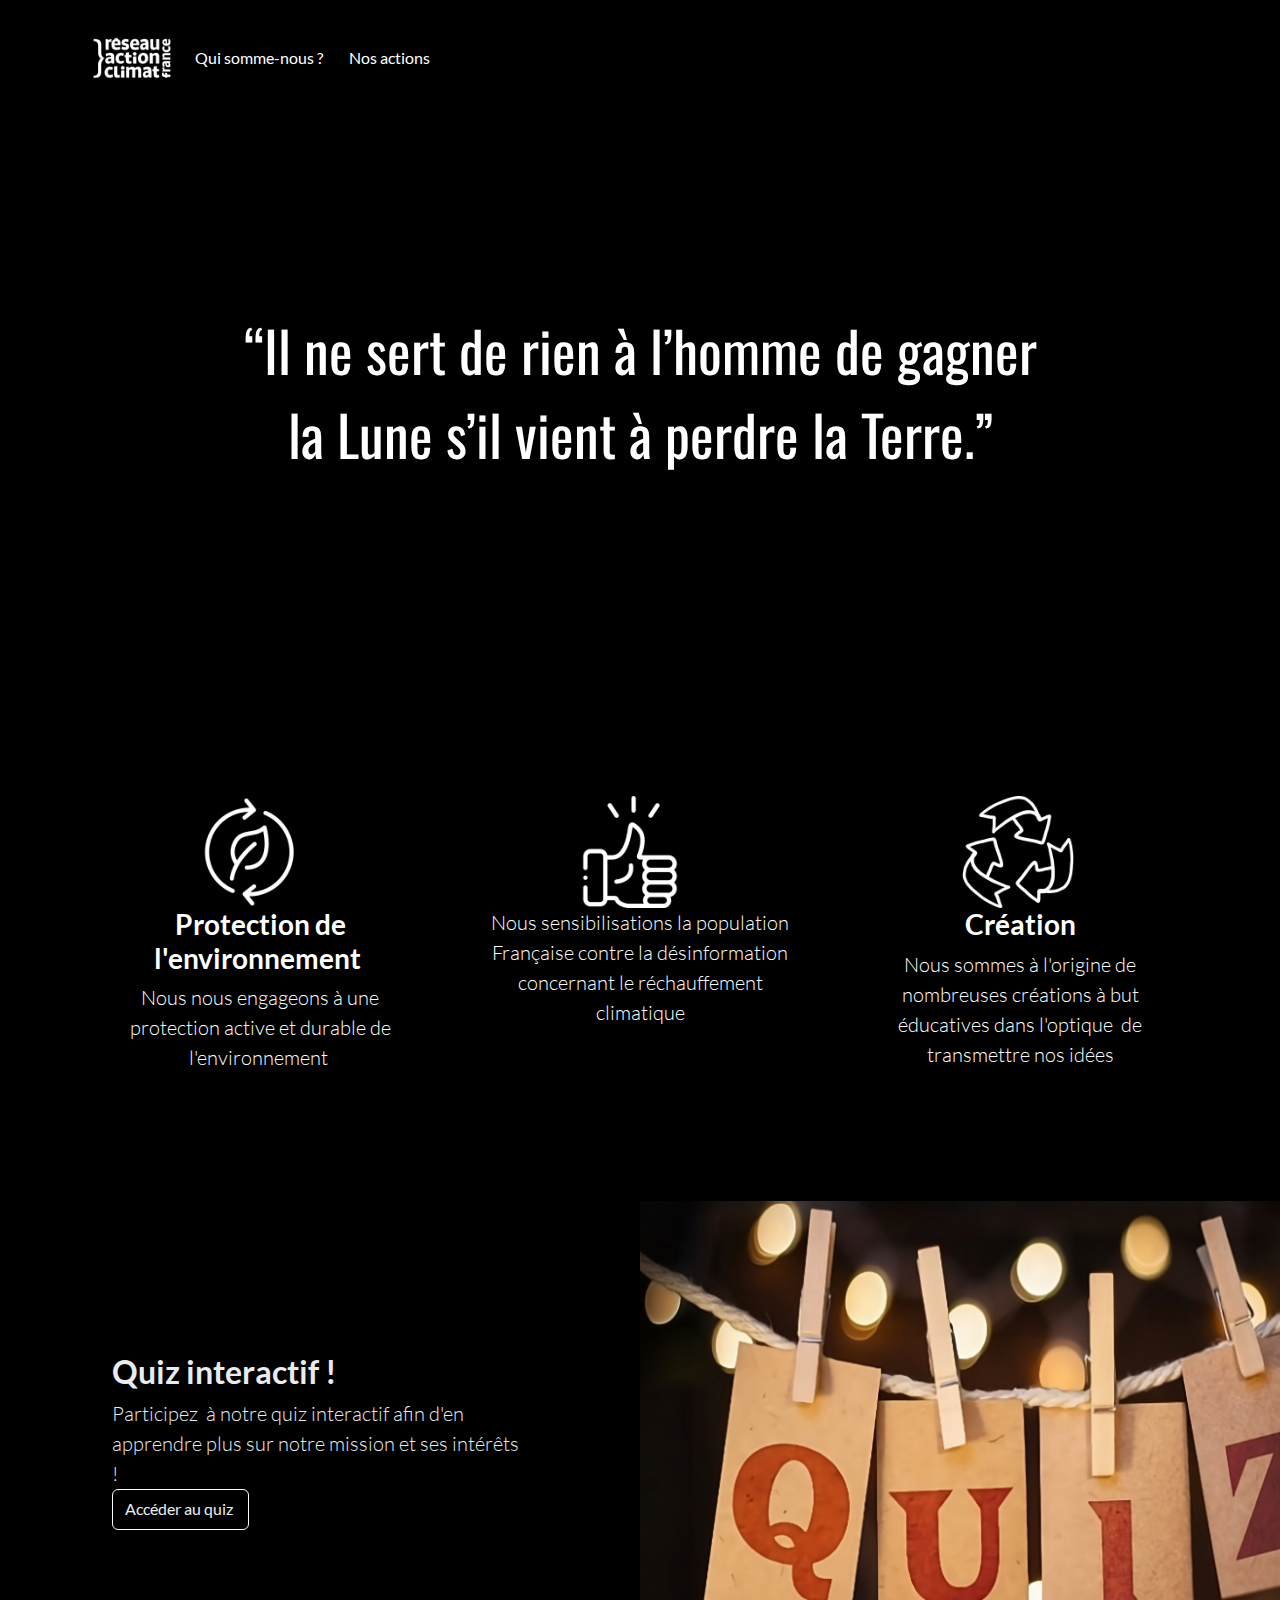
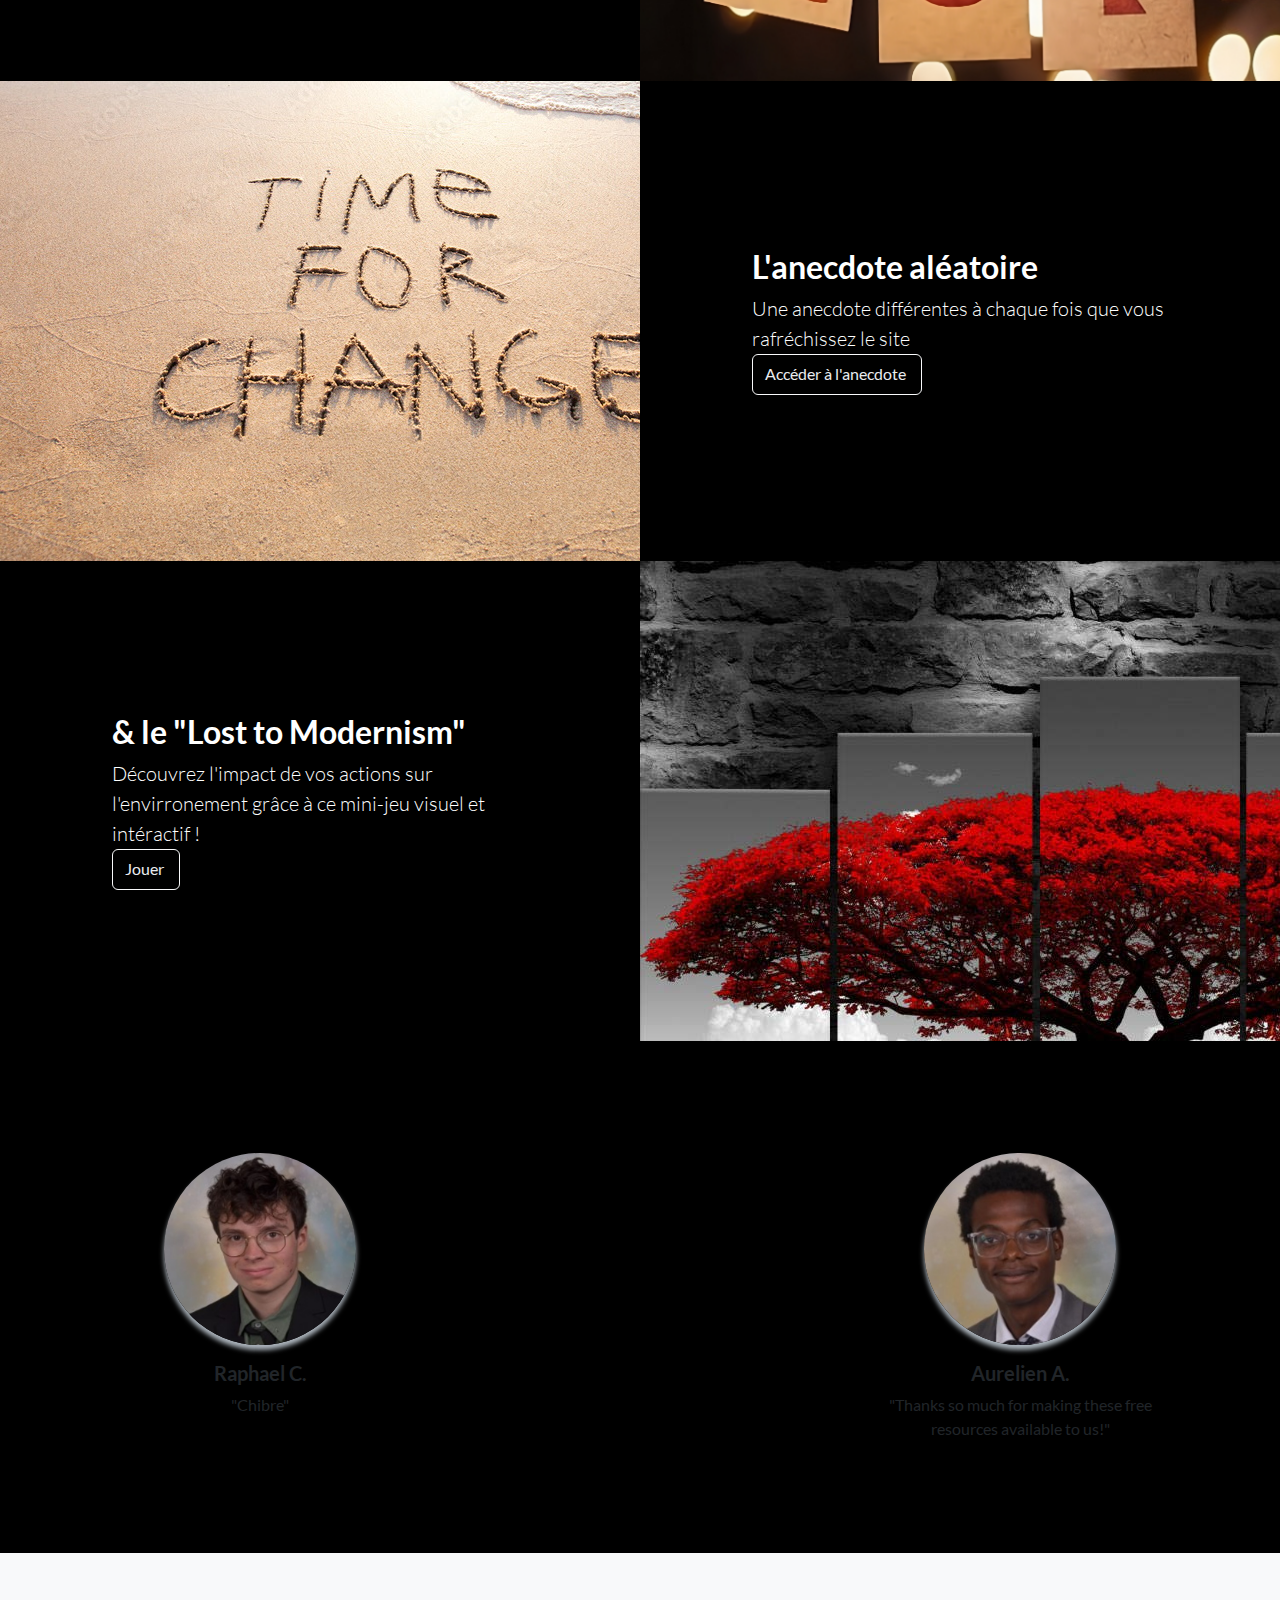
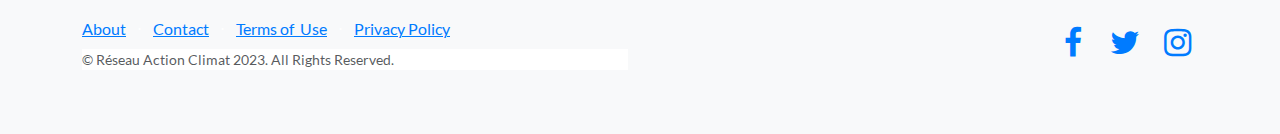
==== index.html @ 5f09d475 "Version 5" ====
<!DOCTYPE html>
<html data-bs-theme="light" lang="en">

<head>
    <meta charset="utf-8">
    <meta name="viewport" content="width=device-width, initial-scale=1.0, shrink-to-fit=no">
    <title>Réseau Action Climat France</title>
    <link rel="icon" href="\assets\siteecologie_logo.png" type="logo">
    <link rel="stylesheet" href="assets/bootstrap/css/bootstrap.min.css">
    <link rel="stylesheet" href="assets/css/Alatsi.css">
    <link rel="stylesheet" href="assets/css/Alfa%20Slab%20One.css">
    <link rel="stylesheet" href="assets/css/Alkalami.css">
    <link rel="stylesheet" href="assets/css/Alumni%20Sans%20Collegiate%20One.css">
    <link rel="stylesheet" href="assets/css/Anton.css">
    <link rel="stylesheet" href="assets/css/Lato.css">
    <link rel="stylesheet" href="assets/css/Oswald.css">
    <link rel="stylesheet" href="assets/fonts/font-awesome.min.css">
    <link rel="stylesheet" href="assets/css/aos.min.css">
    <link rel="stylesheet" href="assets/css/animate.min.css">
</head>

<body style="background: var(--bs-btn-disabled-color);border-color: var(--bs-body-bg);">
    <nav class="navbar navbar-expand bg-light pulse animated navigation-clean navbar-light" style="background: linear-gradient(black, #000000), rgb(0,0,0);border-color: var(--bs-emphasis-color);--bs-body-color: #ffffff;font-family: Lato, sans-serif;">
        <a href="index.html">
            <div class="container"><img src="assets/img/335057410_212515541434284_3465551087746338105_n-removebg-preview.png" style="border-width: 100px;border-radius: 100px;width: 100px;height: 100px;"><button data-bs-toggle="collapse" class="navbar-toggler" data-bs-target="#navcol-1"></button></a>
                <a href="Quisommenous.html">
            <div class="collapse navbar-collapse" id="navcol-1"></div><button class="btn btn-primary" type="button" style="--bs-body-bg: #000000;background: rgba(0,123,255,0);border-color: var(--bs-body-bg);">Qui somme-nous ?</button></a>
            <a href="https://www.youtube.com/@Resactionclimat">
            <div class="collapse navbar-collapse" id="navcol-1"><button class="btn btn-primary" type="button" style="--bs-body-bg: #000000;background: rgba(0,123,255,0);border-color: var(--bs-body-bg);">Nos actions </button></a>  
        </div>
    </nav>
    <header class="text-center text-white masthead" style="background: var(--bs-emphasis-color);">
        <div class="overlay" style="background: url(&quot;assets/img/Nature2.gif&quot;) center / cover no-repeat, #000000;text-align: center;border-color: rgb(0,0,0);color: rgb(0, 0, 0);"></div>
        <div class="container">
            <div class="row">
                <div class="col-xl-9 mx-auto position-relative">
                    <p data-aos="fade" data-aos-duration="150" data-aos-delay="350" data-aos-once="true" style="font-size: 56px;font-family: Oswald, sans-serif;">“Il ne sert de rien à l’homme de gagner la Lune s’il vient à perdre la Terre.”</p>
                </div>
            </div>
        </div>
    </header>
    <section class="text-center bg-light features-icons" style="background: rgb(0,0,0);color: var(--bs-body-bg);border-color: var(--bs-emphasis-color);--bs-light: #000000;--bs-light-rgb: 0,0,0;">
        <div class="container">
            <div class="row">
                <div class="col-lg-4">
                    <div class="mx-auto features-icons-item mb-5 mb-lg-0 mb-lg-3">
                        <div class="d-flex features-icons-icon" style="position: relative;transform: translate(94px);"><img src="assets/img/ecologie.png"></div>
                        <h3>Protection de l'environnement&nbsp;</h3>
                        <p class="lead mb-0">Nous nous engageons à une protection active et durable de l'environnement&nbsp;</p>
                    </div>
                </div>
                <div class="col-lg-4">
                    <div class="mx-auto features-icons-item mb-5 mb-lg-0 mb-lg-3">
                        <div class="d-flex features-icons-icon" style="transform: translate(94px);"><img src="assets/img/pouce-en-lair.png"></div>  
                        <p class="lead mb-0">Nous sensibilisations la population Française contre la désinformation concernant le réchauffement climatique</p>
                    </div>
                </div>
                <div class="col-lg-4">
                    <div class="mx-auto features-icons-item mb-5 mb-lg-0 mb-lg-3">
                        <div class="d-flex features-icons-icon"><img src="assets/img/recycler.png" style="transform: translate(102px);"></div>
                        <h3>Création</h3>
                        <p class="lead mb-0">Nous sommes à l'origine de nombreuses créations à but éducatives dans l'optique&nbsp; de transmettre nos idées</p>
                    </div>
                </div>
            </div>
        </div>
    </section>
    <section class="showcase">
        <div class="container-fluid p-0">
            <div class="row g-0" style="--bs-light: #000000;--bs-light-rgb: 0,0,0;--bs-body-bg: #000000;background: #000000;">
                <div class="col-lg-6 text-white order-lg-2 showcase-img" style="background: url(&quot;assets/img/troll_2.png&quot;);"><span></span></div>
                <div class="col-lg-6 my-auto order-lg-1 showcase-text" style="--bs-light: #000000;--bs-light-rgb: 0,0,0;color: var(--bs-secondary-bg);">
                    <h2>Quiz interactif !</h2>
                    <p class="lead mb-0">Participez&nbsp; à notre quiz interactif afin d'en apprendre plus sur notre mission et ses intérêts !</p><button class="btn btn-primary" type="button" style="text-align: center;height: 40.6px;color: var(--bs-secondary-bg);background: rgb(0,0,0);border-color: var(--bs-tertiary-bg);">Accéder au quiz&nbsp;</button>
                </div>
            </div>
            <div class="row g-0" style="color: rgb(255, 255, 255);background: #000000;">
                <div class="col-lg-6 text-white showcase-img" style="background: url(&quot;assets/img/photo-1562796374-8bd211f81cbc.jpg&quot;);"><span></span></div>
                <div class="col-lg-6 my-auto order-lg-1 showcase-text" style="--bs-light: #ffffff;--bs-light-rgb: 0,0,0;">
                    <h2>L'anecdote aléatoire</h2>
                    <p class="lead mb-0">Une anecdote différentes à chaque fois que vous rafréchissez le site</p><button class="btn btn-primary" type="button" style="text-align: center;height: 40.6px;color: var(--bs-secondary-bg);background: rgb(0,0,0);border-color: var(--bs-tertiary-bg);">Accéder à l'anecdote&nbsp;</button>
                </div>
            </div>
            <div class="row g-0" style="color: var(--bs-body-bg);background: var(--bs-emphasis-color);">
                <div class="col-lg-6 text-white order-lg-2 showcase-img" style="background: url(&quot;assets/img/711HNsFWLGL.jpg&quot;), url(&quot;assets/img/photo-1562796374-8bd211f81cbc.jpg&quot;);"><span></span></div>
                <div class="col-lg-6 my-auto order-lg-1 showcase-text">
                    <h2>&amp;&nbsp;le "Lost to Modernism"</h2>
                    <p class="lead mb-0">Découvrez l'impact de vos actions sur l'envirronement grâce à ce mini-jeu visuel et intéractif ! </p><button class="btn btn-primary" type="button" style="text-align: center;height: 40.6px;color: var(--bs-secondary-bg);background: rgb(0,0,0);border-color: var(--bs-tertiary-bg);">Jouer&nbsp;</button>
                </div>
            </div>
        </div>
    </section>
    <section class="text-center bg-light testimonials" style="--bs-light: #000000;--bs-light-rgb: 0,0,0;">
        <div class="container" style="text-align: center;">
            <div class="row" style="text-align: center;">
                <div class="col-lg-4">
                    <div class="mx-auto testimonial-item mb-5 mb-lg-0"><img class="rounded-circle img-fluid mb-3" src="assets/img/testimonials-1.jpg">
                        <h5>Raphael C.</h5>
                        <p class="font-weight-light mb-0">"Chibre"</p>
                    </div>
                </div>
                <div class="col-lg-4" style="text-align: center;">
                    <div class="mx-auto testimonial-item mb-5 mb-lg-0">
                    </div>
                </div>
                <div class="col-lg-4" style="text-align: center;">
                    <div class="mx-auto testimonial-item mb-5 mb-lg-0"><img class="rounded-circle img-fluid mb-3" src="assets/img/testimonials-3.jpg">
                        <h5>Aurelien A.</h5>
                        <p class="font-weight-light mb-0">"Thanks so much for making these free resources available to us!"</p>
                    </div>
                </div>
            </div>
        </div>
    </section>
    <footer class="bg-light footer" style="background: var(--bs-emphasis-color);color: var(--bs-body-bg);">
        <div class="container">
            <div class="row">
                <div class="col-lg-6 text-center text-lg-start my-auto h-100">
                    <ul class="list-inline mb-2">
                        <li class="list-inline-item"><a href="#">About</a></li>
                        <li class="list-inline-item"><span>⋅</span></li>
                        <li class="list-inline-item"><a href="#">Contact</a></li>
                        <li class="list-inline-item"><span>⋅</span></li>
                        <li class="list-inline-item"><a href="#">Terms of &nbsp;Use</a></li>
                        <li class="list-inline-item"><span>⋅</span></li>
                        <li class="list-inline-item"><a href="#">Privacy Policy</a></li>
                    </ul>
                    <p class="text-muted small mb-4 mb-lg-0" style="background: var(--bs-body-bg);">© Réseau Action Climat 2023. All Rights Reserved.</p>
                </div>
                <div class="col-lg-6 text-center text-lg-end my-auto h-100">
                    <ul class="list-inline mb-0">
                        <li class="list-inline-item"><a href="#"><i class="fa fa-facebook fa-2x fa-fw"></i></a></li>
                        <li class="list-inline-item"><a href="#"><i class="fa fa-twitter fa-2x fa-fw"></i></a></li>
                        <li class="list-inline-item"><a href="#"><i class="fa fa-instagram fa-2x fa-fw"></i></a></li>
                    </ul>
                </div>
            </div>
        </div>
    </footer>
    <script src="assets/bootstrap/js/bootstrap.min.js"></script>
    <script src="assets/js/aos.min.js"></script>
    <script src="assets/js/bs-init.js"></script>
</body>

</html>
---- assets/css/Alatsi.css ----
@font-face {
	font-family: 'Alatsi';
	src: url(../../assets/fonts/TK3iWkUJAxQ2nLN2FD8Ghe4.woff2) format('woff2');
	font-weight: 400;
	font-style: normal;
	font-display: swap;
	unicode-range: U+0460-052F, U+1C80-1C88, U+20B4, U+2DE0-2DFF, U+A640-A69F, U+FE2E-FE2F;
}

@font-face {
	font-family: 'Alatsi';
	src: url(../../assets/fonts/TK3iWkUJAxQ2nLN2Fj8Ghe4.woff2) format('woff2');
	font-weight: 400;
	font-style: normal;
	font-display: swap;
	unicode-range: U+0102-0103, U+0110-0111, U+0128-0129, U+0168-0169, U+01A0-01A1, U+01AF-01B0, U+0300-0301, U+0303-0304, U+0308-0309, U+0323, U+0329, U+1EA0-1EF9, U+20AB;
}

@font-face {
	font-family: 'Alatsi';
	src: url(../../assets/fonts/TK3iWkUJAxQ2nLN2Fz8Ghe4.woff2) format('woff2');
	font-weight: 400;
	font-style: normal;
	font-display: swap;
	unicode-range: U+0100-02AF, U+0304, U+0308, U+0329, U+1E00-1E9F, U+1EF2-1EFF, U+2020, U+20A0-20AB, U+20AD-20CF, U+2113, U+2C60-2C7F, U+A720-A7FF;
}

@font-face {
	font-family: 'Alatsi';
	src: url(../../assets/fonts/TK3iWkUJAxQ2nLN2GT8G.woff2) format('woff2');
	font-weight: 400;
	font-style: normal;
	font-display: swap;
	unicode-range: U+0000-00FF, U+0131, U+0152-0153, U+02BB-02BC, U+02C6, U+02DA, U+02DC, U+0304, U+0308, U+0329, U+2000-206F, U+2074, U+20AC, U+2122, U+2191, U+2193, U+2212, U+2215, U+FEFF, U+FFFD;
}
---- assets/css/Alkalami.css ----
@font-face {
	font-family: 'Alkalami';
	src: url(../../assets/fonts/zOL_4pfDmqRL95WXi6eJycF8ug.woff2) format('woff2');
	font-weight: 400;
	font-style: normal;
	font-display: swap;
	unicode-range: U+0600-06FF, U+0750-077F, U+0870-088E, U+0890-0891, U+0898-08E1, U+08E3-08FF, U+200C-200E, U+2010-2011, U+204F, U+2E41, U+FB50-FDFF, U+FE70-FE74, U+FE76-FEFC;
}

@font-face {
	font-family: 'Alkalami';
	src: url(../../assets/fonts/zOL_4pfDmqRL95WXi6eCycF8ug.woff2) format('woff2');
	font-weight: 400;
	font-style: normal;
	font-display: swap;
	unicode-range: U+0100-02AF, U+0304, U+0308, U+0329, U+1E00-1E9F, U+1EF2-1EFF, U+2020, U+20A0-20AB, U+20AD-20CF, U+2113, U+2C60-2C7F, U+A720-A7FF;
}

@font-face {
	font-family: 'Alkalami';
	src: url(../../assets/fonts/zOL_4pfDmqRL95WXi6eMycE.woff2) format('woff2');
	font-weight: 400;
	font-style: normal;
	font-display: swap;
	unicode-range: U+0000-00FF, U+0131, U+0152-0153, U+02BB-02BC, U+02C6, U+02DA, U+02DC, U+0304, U+0308, U+0329, U+2000-206F, U+2074, U+20AC, U+2122, U+2191, U+2193, U+2212, U+2215, U+FEFF, U+FFFD;
}
---- assets/css/Anton.css ----
@font-face {
	font-family: 'Anton';
	src: url(../../assets/fonts/1Ptgg87LROyAm3K8-C8QSw.woff2) format('woff2');
	font-weight: 400;
	font-style: normal;
	font-display: swap;
	unicode-range: U+0102-0103, U+0110-0111, U+0128-0129, U+0168-0169, U+01A0-01A1, U+01AF-01B0, U+0300-0301, U+0303-0304, U+0308-0309, U+0323, U+0329, U+1EA0-1EF9, U+20AB;
}

@font-face {
	font-family: 'Anton';
	src: url(../../assets/fonts/1Ptgg87LROyAm3K9-C8QSw.woff2) format('woff2');
	font-weight: 400;
	font-style: normal;
	font-display: swap;
	unicode-range: U+0100-02AF, U+0304, U+0308, U+0329, U+1E00-1E9F, U+1EF2-1EFF, U+2020, U+20A0-20AB, U+20AD-20CF, U+2113, U+2C60-2C7F, U+A720-A7FF;
}

@font-face {
	font-family: 'Anton';
	src: url(../../assets/fonts/1Ptgg87LROyAm3Kz-C8.woff2) format('woff2');
	font-weight: 400;
	font-style: normal;
	font-display: swap;
	unicode-range: U+0000-00FF, U+0131, U+0152-0153, U+02BB-02BC, U+02C6, U+02DA, U+02DC, U+0304, U+0308, U+0329, U+2000-206F, U+2074, U+20AC, U+2122, U+2191, U+2193, U+2212, U+2215, U+FEFF, U+FFFD;
}
---- assets/css/Lato.css ----
@font-face {
	font-family: 'Lato';
	src: url(../../assets/fonts/S6u_w4BMUTPHjxsI9w2_FQft1dw.woff2) format('woff2');
	font-weight: 300;
	font-style: italic;
	font-display: swap;
	unicode-range: U+0100-02AF, U+0304, U+0308, U+0329, U+1E00-1E9F, U+1EF2-1EFF, U+2020, U+20A0-20AB, U+20AD-20CF, U+2113, U+2C60-2C7F, U+A720-A7FF;
}

@font-face {
	font-family: 'Lato';
	src: url(../../assets/fonts/S6u_w4BMUTPHjxsI9w2_Gwft.woff2) format('woff2');
	font-weight: 300;
	font-style: italic;
	font-display: swap;
	unicode-range: U+0000-00FF, U+0131, U+0152-0153, U+02BB-02BC, U+02C6, U+02DA, U+02DC, U+0304, U+0308, U+0329, U+2000-206F, U+2074, U+20AC, U+2122, U+2191, U+2193, U+2212, U+2215, U+FEFF, U+FFFD;
}

@font-face {
	font-family: 'Lato';
	src: url(../../assets/fonts/S6u8w4BMUTPHjxsAUi-qJCY.woff2) format('woff2');
	font-weight: 400;
	font-style: italic;
	font-display: swap;
	unicode-range: U+0100-02AF, U+0304, U+0308, U+0329, U+1E00-1E9F, U+1EF2-1EFF, U+2020, U+20A0-20AB, U+20AD-20CF, U+2113, U+2C60-2C7F, U+A720-A7FF;
}

@font-face {
	font-family: 'Lato';
	src: url(../../assets/fonts/S6u8w4BMUTPHjxsAXC-q.woff2) format('woff2');
	font-weight: 400;
	font-style: italic;
	font-display: swap;
	unicode-range: U+0000-00FF, U+0131, U+0152-0153, U+02BB-02BC, U+02C6, U+02DA, U+02DC, U+0304, U+0308, U+0329, U+2000-206F, U+2074, U+20AC, U+2122, U+2191, U+2193, U+2212, U+2215, U+FEFF, U+FFFD;
}

@font-face {
	font-family: 'Lato';
	src: url(../../assets/fonts/S6u_w4BMUTPHjxsI5wq_FQft1dw.woff2) format('woff2');
	font-weight: 700;
	font-style: italic;
	font-display: swap;
	unicode-range: U+0100-02AF, U+0304, U+0308, U+0329, U+1E00-1E9F, U+1EF2-1EFF, U+2020, U+20A0-20AB, U+20AD-20CF, U+2113, U+2C60-2C7F, U+A720-A7FF;
}

@font-face {
	font-family: 'Lato';
	src: url(../../assets/fonts/S6u_w4BMUTPHjxsI5wq_Gwft.woff2) format('woff2');
	font-weight: 700;
	font-style: italic;
	font-display: swap;
	unicode-range: U+0000-00FF, U+0131, U+0152-0153, U+02BB-02BC, U+02C6, U+02DA, U+02DC, U+0304, U+0308, U+0329, U+2000-206F, U+2074, U+20AC, U+2122, U+2191, U+2193, U+2212, U+2215, U+FEFF, U+FFFD;
}

@font-face {
	font-family: 'Lato';
	src: url(../../assets/fonts/S6u9w4BMUTPHh7USSwaPGR_p.woff2) format('woff2');
	font-weight: 300;
	font-style: normal;
	font-display: swap;
	unicode-range: U+0100-02AF, U+0304, U+0308, U+0329, U+1E00-1E9F, U+1EF2-1EFF, U+2020, U+20A0-20AB, U+20AD-20CF, U+2113, U+2C60-2C7F, U+A720-A7FF;
}

@font-face {
	font-family: 'Lato';
	src: url(../../assets/fonts/S6u9w4BMUTPHh7USSwiPGQ.woff2) format('woff2');
	font-weight: 300;
	font-style: normal;
	font-display: swap;
	unicode-range: U+0000-00FF, U+0131, U+0152-0153, U+02BB-02BC, U+02C6, U+02DA, U+02DC, U+0304, U+0308, U+0329, U+2000-206F, U+2074, U+20AC, U+2122, U+2191, U+2193, U+2212, U+2215, U+FEFF, U+FFFD;
}

@font-face {
	font-family: 'Lato';
	src: url(../../assets/fonts/S6uyw4BMUTPHjxAwXjeu.woff2) format('woff2');
	font-weight: 400;
	font-style: normal;
	font-display: swap;
	unicode-range: U+0100-02AF, U+0304, U+0308, U+0329, U+1E00-1E9F, U+1EF2-1EFF, U+2020, U+20A0-20AB, U+20AD-20CF, U+2113, U+2C60-2C7F, U+A720-A7FF;
}

@font-face {
	font-family: 'Lato';
	src: url(../../assets/fonts/S6uyw4BMUTPHjx4wXg.woff2) format('woff2');
	font-weight: 400;
	font-style: normal;
	font-display: swap;
	unicode-range: U+0000-00FF, U+0131, U+0152-0153, U+02BB-02BC, U+02C6, U+02DA, U+02DC, U+0304, U+0308, U+0329, U+2000-206F, U+2074, U+20AC, U+2122, U+2191, U+2193, U+2212, U+2215, U+FEFF, U+FFFD;
}

@font-face {
	font-family: 'Lato';
	src: url(../../assets/fonts/S6u9w4BMUTPHh6UVSwaPGR_p.woff2) format('woff2');
	font-weight: 700;
	font-style: normal;
	font-display: swap;
	unicode-range: U+0100-02AF, U+0304, U+0308, U+0329, U+1E00-1E9F, U+1EF2-1EFF, U+2020, U+20A0-20AB, U+20AD-20CF, U+2113, U+2C60-2C7F, U+A720-A7FF;
}

@font-face {
	font-family: 'Lato';
	src: url(../../assets/fonts/S6u9w4BMUTPHh6UVSwiPGQ.woff2) format('woff2');
	font-weight: 700;
	font-style: normal;
	font-display: swap;
	unicode-range: U+0000-00FF, U+0131, U+0152-0153, U+02BB-02BC, U+02C6, U+02DA, U+02DC, U+0304, U+0308, U+0329, U+2000-206F, U+2074, U+20AC, U+2122, U+2191, U+2193, U+2212, U+2215, U+FEFF, U+FFFD;
}
---- assets/css/Oswald.css ----
@font-face {
	font-family: 'Oswald';
	src: url(../../assets/fonts/TK3_WkUHHAIjg75cFRf3bXL8LICs1_FvsUtiZTaR.woff2) format('woff2');
	font-weight: 400;
	font-style: normal;
	font-display: swap;
	unicode-range: U+0460-052F, U+1C80-1C88, U+20B4, U+2DE0-2DFF, U+A640-A69F, U+FE2E-FE2F;
}

@font-face {
	font-family: 'Oswald';
	src: url(../../assets/fonts/TK3_WkUHHAIjg75cFRf3bXL8LICs1_FvsUJiZTaR.woff2) format('woff2');
	font-weight: 400;
	font-style: normal;
	font-display: swap;
	unicode-range: U+0301, U+0400-045F, U+0490-0491, U+04B0-04B1, U+2116;
}

@font-face {
	font-family: 'Oswald';
	src: url(../../assets/fonts/TK3_WkUHHAIjg75cFRf3bXL8LICs1_FvsUliZTaR.woff2) format('woff2');
	font-weight: 400;
	font-style: normal;
	font-display: swap;
	unicode-range: U+0102-0103, U+0110-0111, U+0128-0129, U+0168-0169, U+01A0-01A1, U+01AF-01B0, U+0300-0301, U+0303-0304, U+0308-0309, U+0323, U+0329, U+1EA0-1EF9, U+20AB;
}

@font-face {
	font-family: 'Oswald';
	src: url(../../assets/fonts/TK3_WkUHHAIjg75cFRf3bXL8LICs1_FvsUhiZTaR.woff2) format('woff2');
	font-weight: 400;
	font-style: normal;
	font-display: swap;
	unicode-range: U+0100-02AF, U+0304, U+0308, U+0329, U+1E00-1E9F, U+1EF2-1EFF, U+2020, U+20A0-20AB, U+20AD-20CF, U+2113, U+2C60-2C7F, U+A720-A7FF;
}

@font-face {
	font-family: 'Oswald';
	src: url(../../assets/fonts/TK3_WkUHHAIjg75cFRf3bXL8LICs1_FvsUZiZQ.woff2) format('woff2');
	font-weight: 400;
	font-style: normal;
	font-display: swap;
	unicode-range: U+0000-00FF, U+0131, U+0152-0153, U+02BB-02BC, U+02C6, U+02DA, U+02DC, U+0304, U+0308, U+0329, U+2000-206F, U+2074, U+20AC, U+2122, U+2191, U+2193, U+2212, U+2215, U+FEFF, U+FFFD;
}
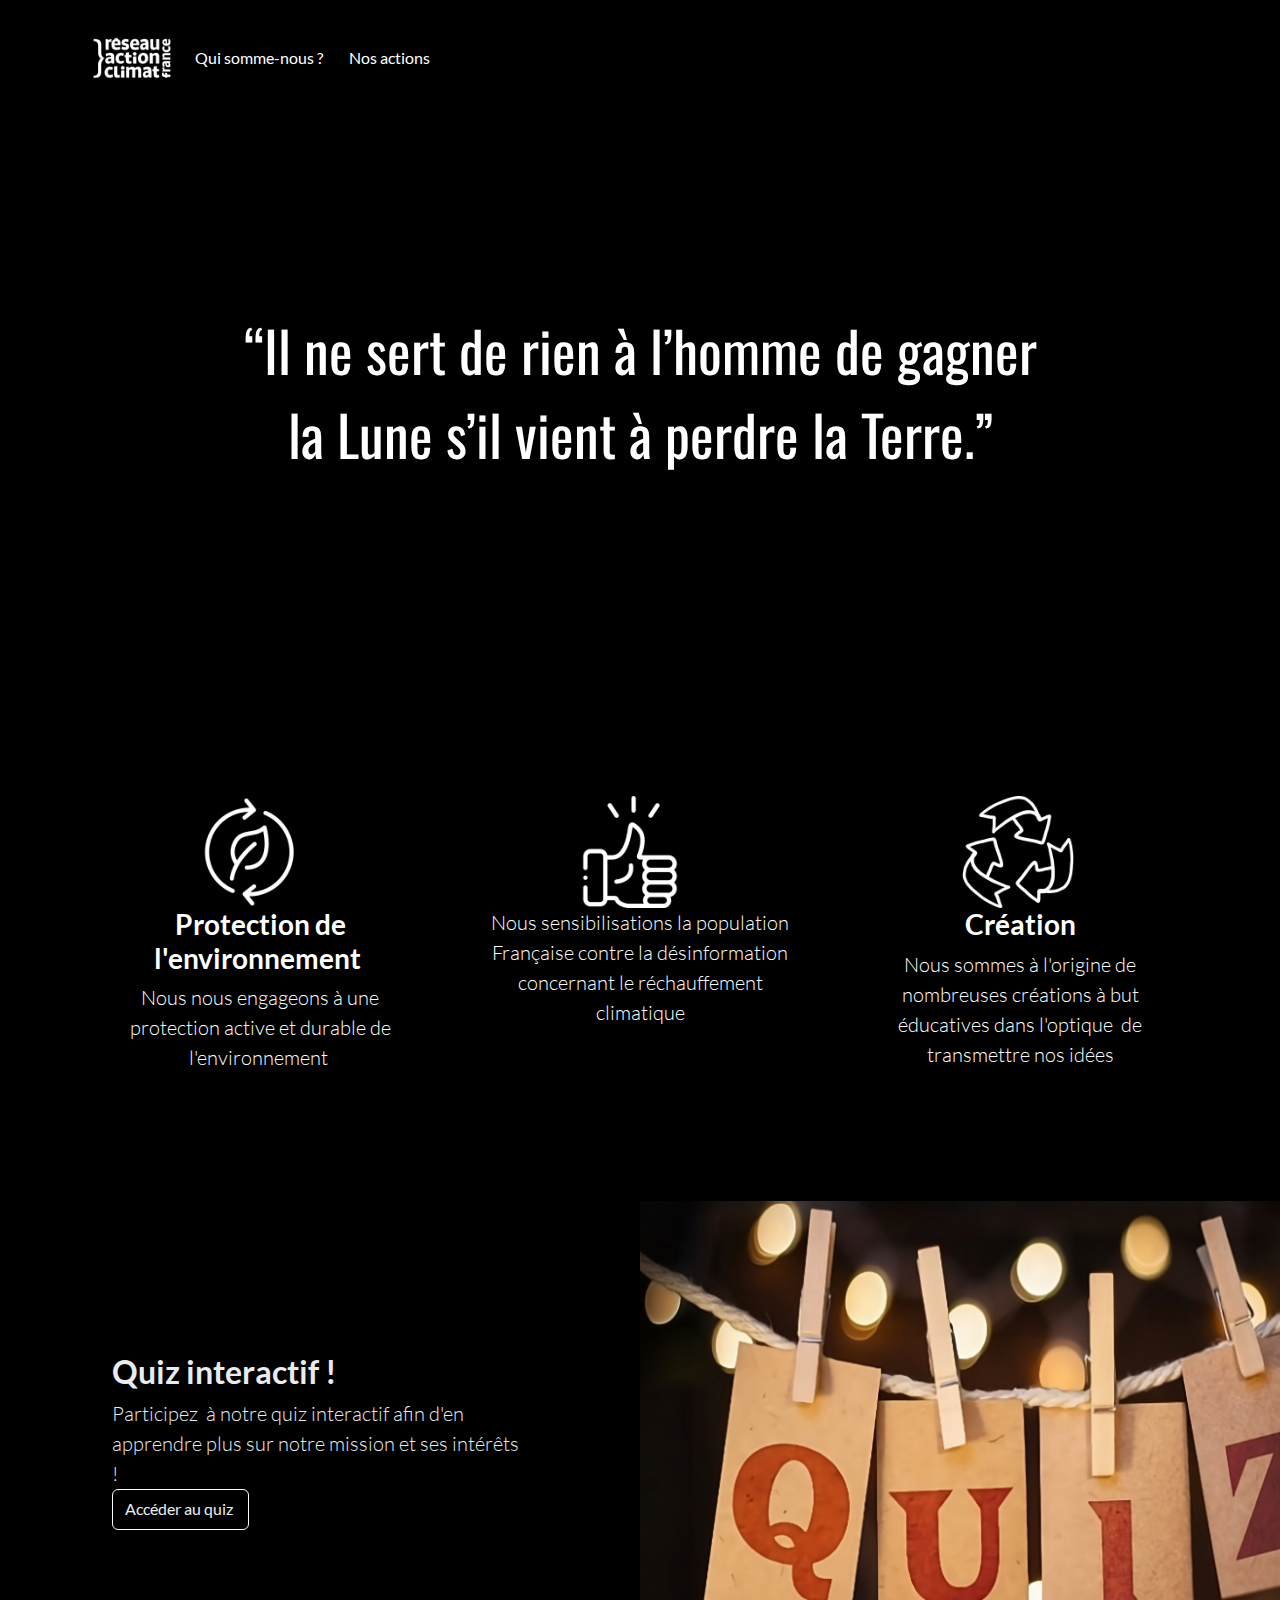
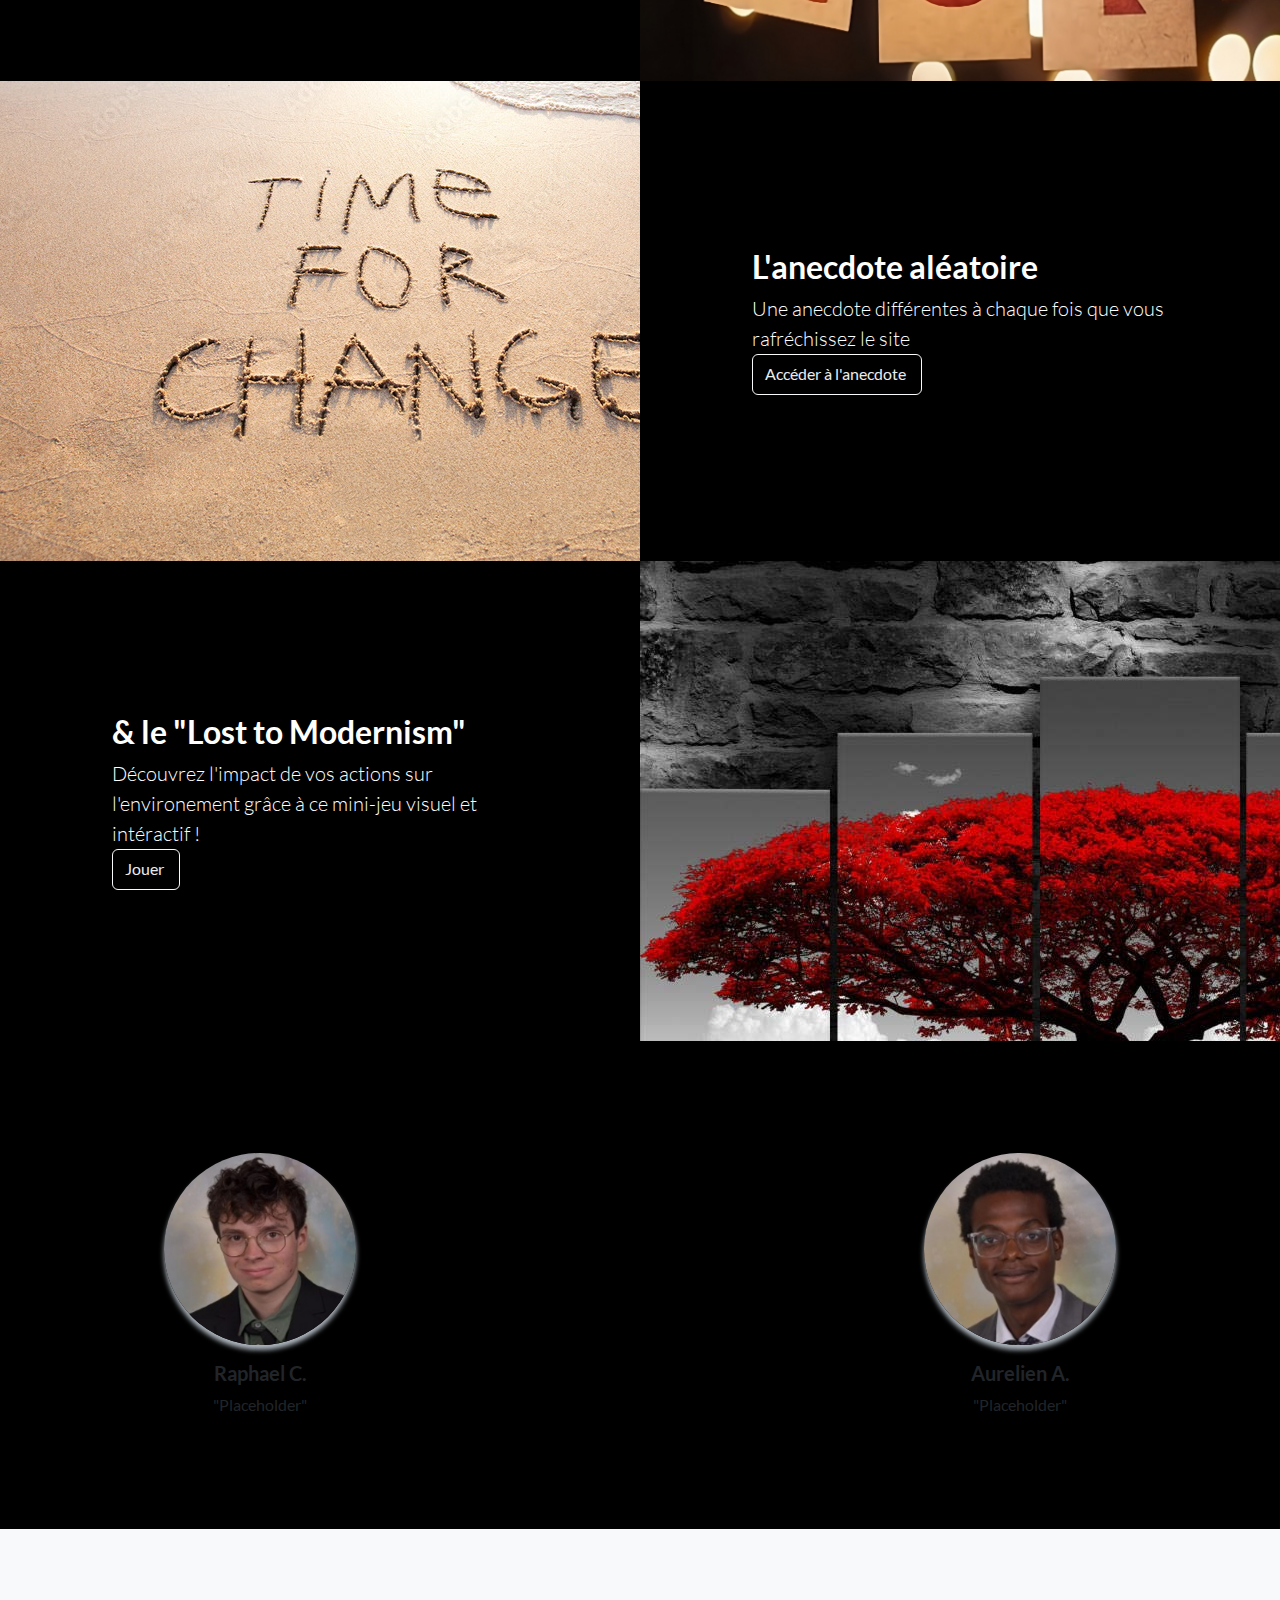
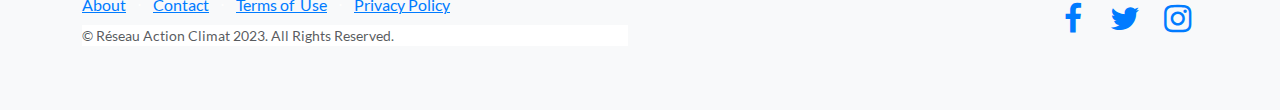
==== commit 1747452e: "Update index.html" ====
--- a/index.html
+++ b/index.html
@@ -85,7 +85,7 @@
                 <div class="col-lg-6 text-white order-lg-2 showcase-img" style="background: url(&quot;assets/img/711HNsFWLGL.jpg&quot;), url(&quot;assets/img/photo-1562796374-8bd211f81cbc.jpg&quot;);"><span></span></div>
                 <div class="col-lg-6 my-auto order-lg-1 showcase-text">
                     <h2>&amp;&nbsp;le "Lost to Modernism"</h2>
-                    <p class="lead mb-0">Découvrez l'impact de vos actions sur l'envirronement grâce à ce mini-jeu visuel et intéractif ! </p><button class="btn btn-primary" type="button" style="text-align: center;height: 40.6px;color: var(--bs-secondary-bg);background: rgb(0,0,0);border-color: var(--bs-tertiary-bg);">Jouer&nbsp;</button>
+                    <p class="lead mb-0">Découvrez l'impact de vos actions sur l'environement grâce à ce mini-jeu visuel et intéractif ! </p><button class="btn btn-primary" type="button" style="text-align: center;height: 40.6px;color: var(--bs-secondary-bg);background: rgb(0,0,0);border-color: var(--bs-tertiary-bg);">Jouer&nbsp;</button>
                 </div>
             </div>
         </div>
@@ -96,7 +96,7 @@
                 <div class="col-lg-4">
                     <div class="mx-auto testimonial-item mb-5 mb-lg-0"><img class="rounded-circle img-fluid mb-3" src="assets/img/testimonials-1.jpg">
                         <h5>Raphael C.</h5>
-                        <p class="font-weight-light mb-0">"Chibre"</p>
+                        <p class="font-weight-light mb-0">"Placeholder"</p>
                     </div>
                 </div>
                 <div class="col-lg-4" style="text-align: center;">
@@ -106,7 +106,7 @@
                 <div class="col-lg-4" style="text-align: center;">
                     <div class="mx-auto testimonial-item mb-5 mb-lg-0"><img class="rounded-circle img-fluid mb-3" src="assets/img/testimonials-3.jpg">
                         <h5>Aurelien A.</h5>
-                        <p class="font-weight-light mb-0">"Thanks so much for making these free resources available to us!"</p>
+                        <p class="font-weight-light mb-0">"Placeholder"</p>
                     </div>
                 </div>
             </div>
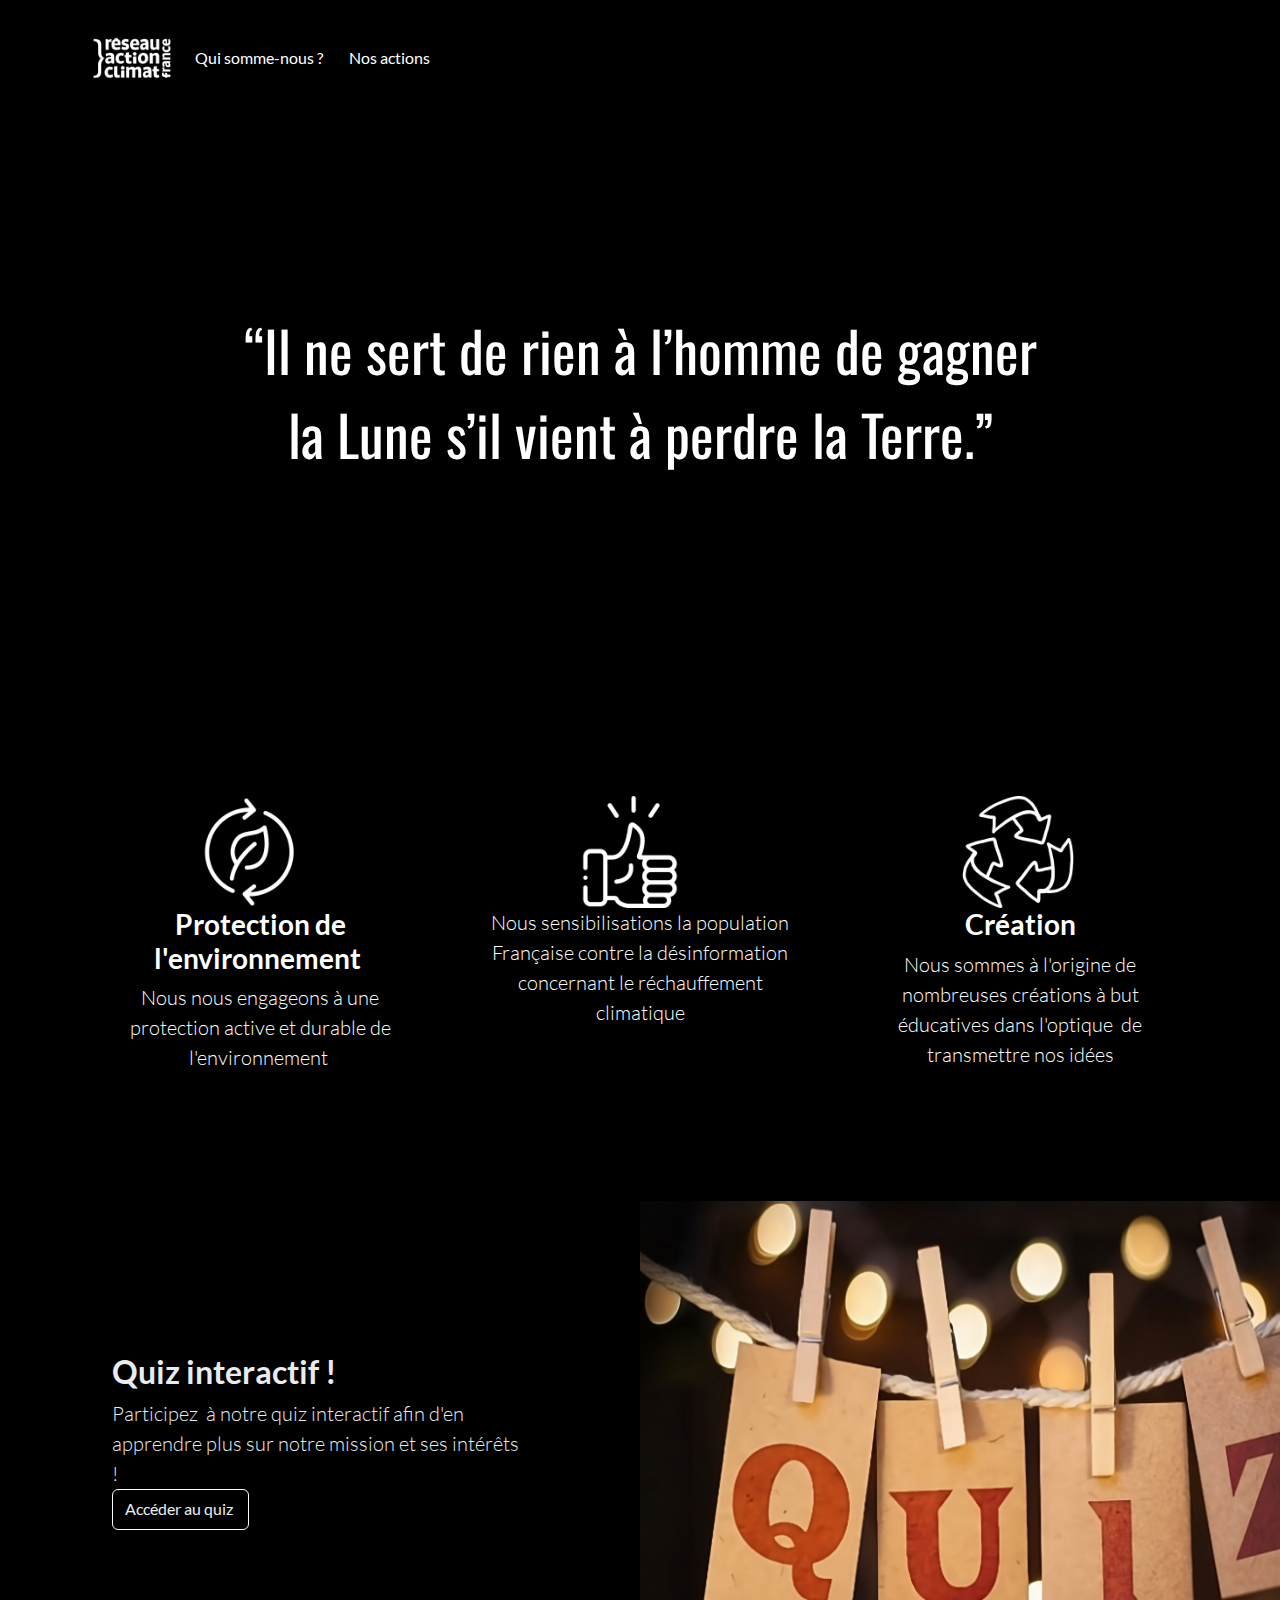
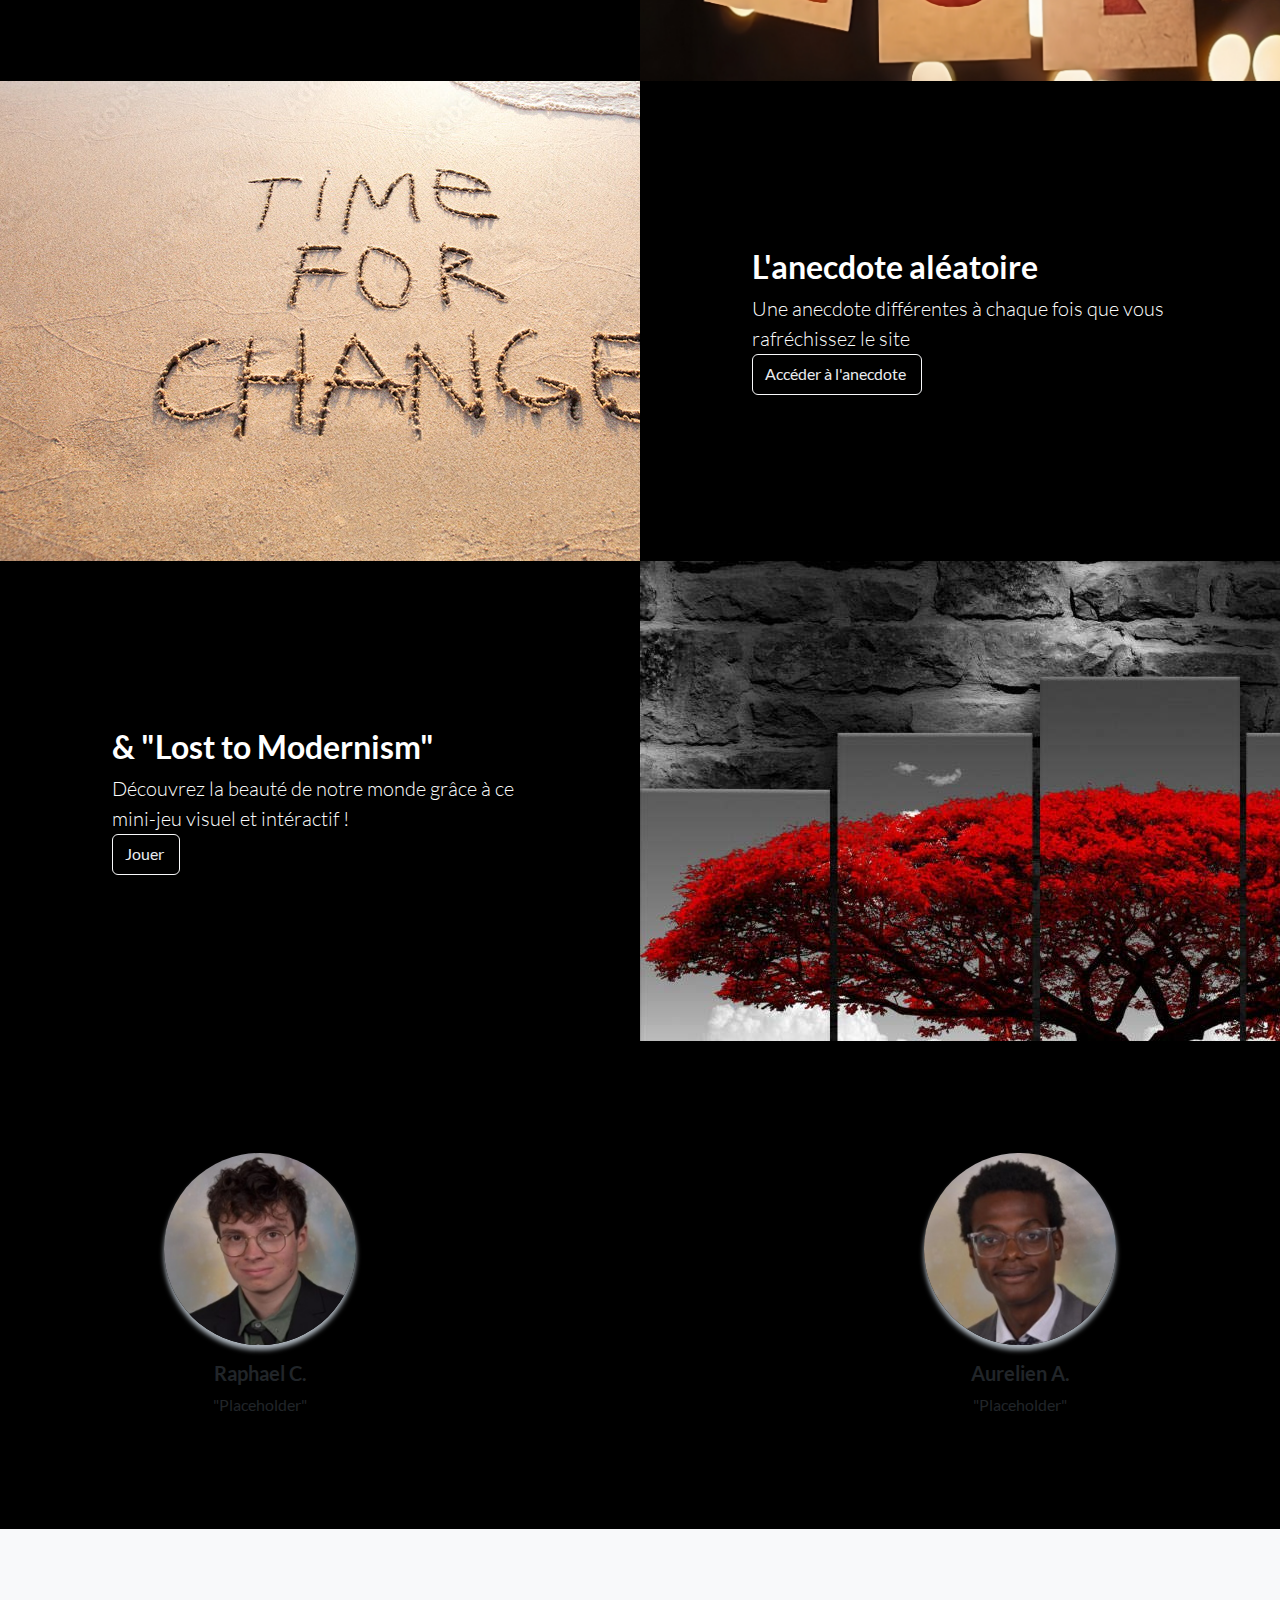
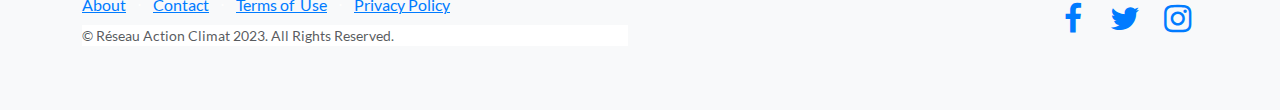
==== commit 5bb1f7f1: "Update index.html" ====
--- a/index.html
+++ b/index.html
@@ -84,8 +84,8 @@
             <div class="row g-0" style="color: var(--bs-body-bg);background: var(--bs-emphasis-color);">
                 <div class="col-lg-6 text-white order-lg-2 showcase-img" style="background: url(&quot;assets/img/711HNsFWLGL.jpg&quot;), url(&quot;assets/img/photo-1562796374-8bd211f81cbc.jpg&quot;);"><span></span></div>
                 <div class="col-lg-6 my-auto order-lg-1 showcase-text">
-                    <h2>&amp;&nbsp;le "Lost to Modernism"</h2>
-                    <p class="lead mb-0">Découvrez l'impact de vos actions sur l'environement grâce à ce mini-jeu visuel et intéractif ! </p><button class="btn btn-primary" type="button" style="text-align: center;height: 40.6px;color: var(--bs-secondary-bg);background: rgb(0,0,0);border-color: var(--bs-tertiary-bg);">Jouer&nbsp;</button>
+                    <h2>&amp;&nbsp;"Lost to Modernism"</h2>
+                    <p class="lead mb-0">Découvrez la beauté de notre monde grâce à ce mini-jeu visuel et intéractif ! </p><button class="btn btn-primary" type="button" style="text-align: center;height: 40.6px;color: var(--bs-secondary-bg);background: rgb(0,0,0);border-color: var(--bs-tertiary-bg);">Jouer&nbsp;</button>
                 </div>
             </div>
         </div>
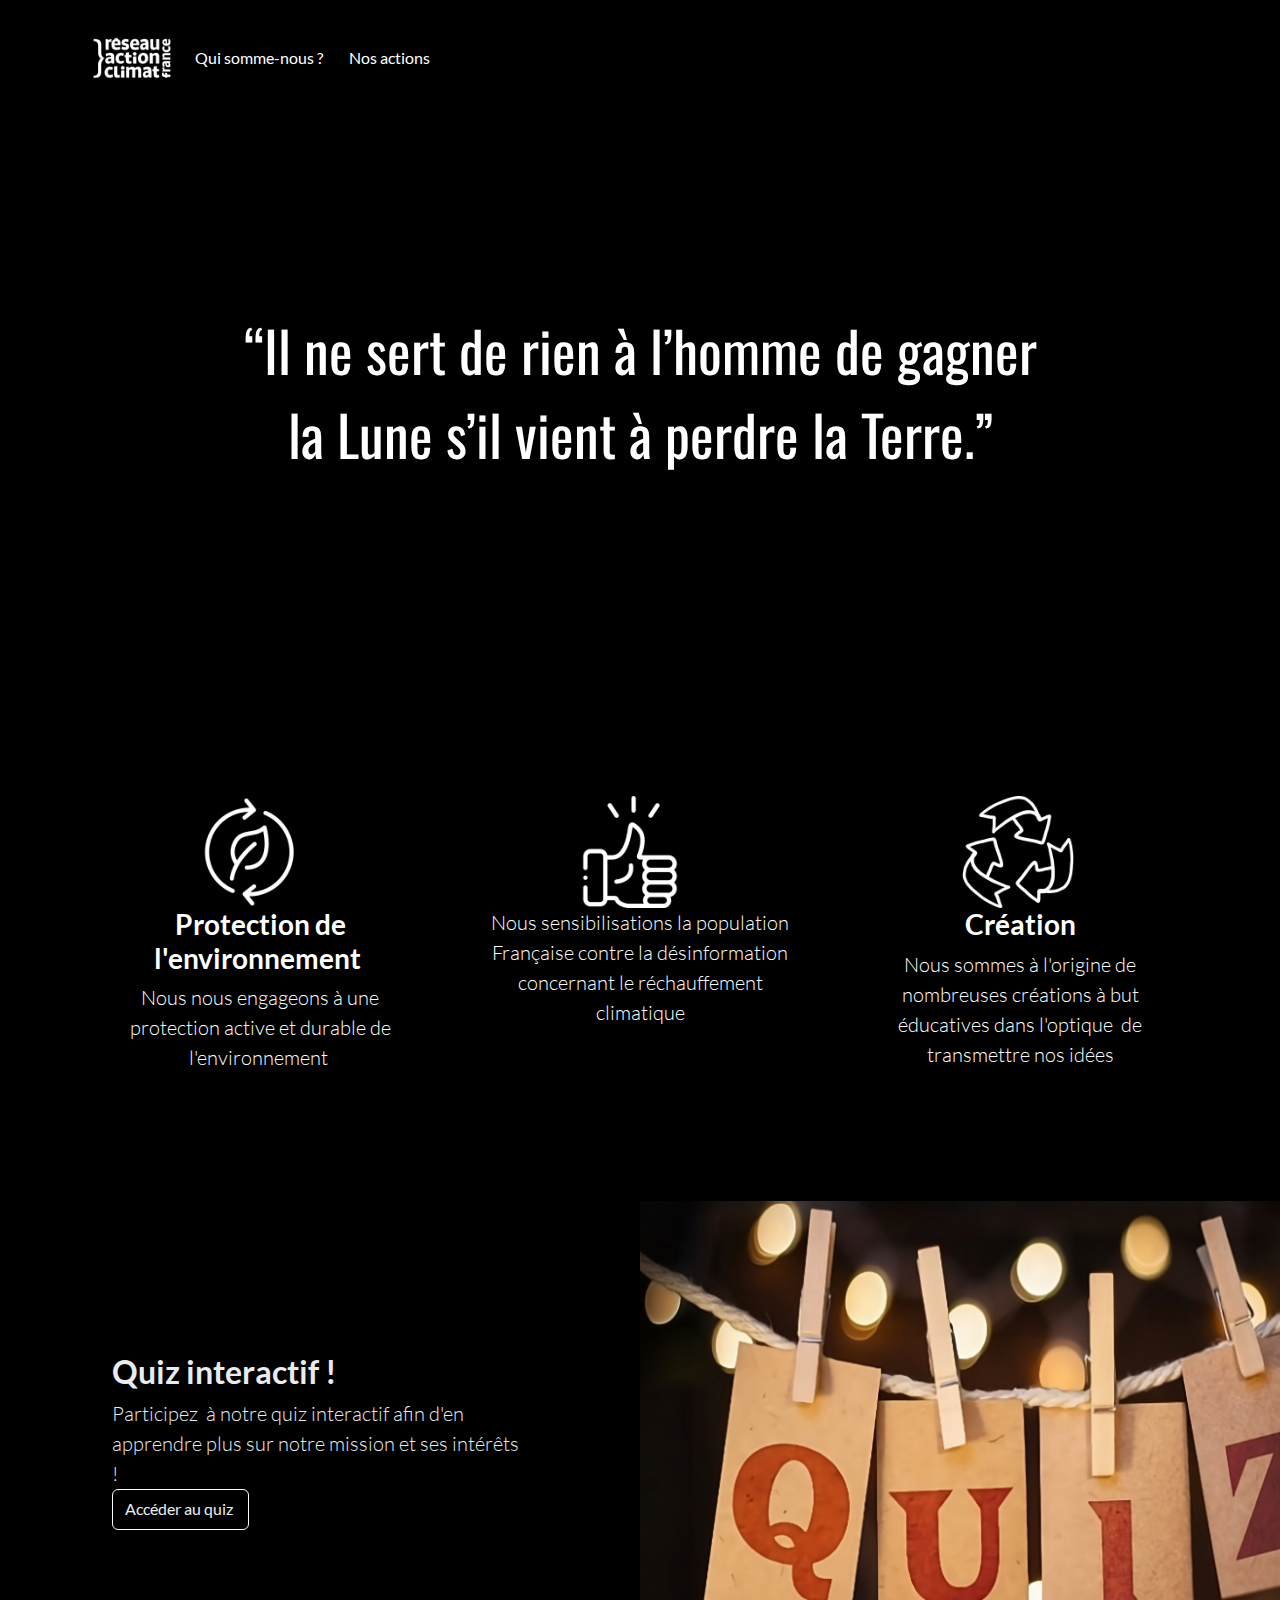
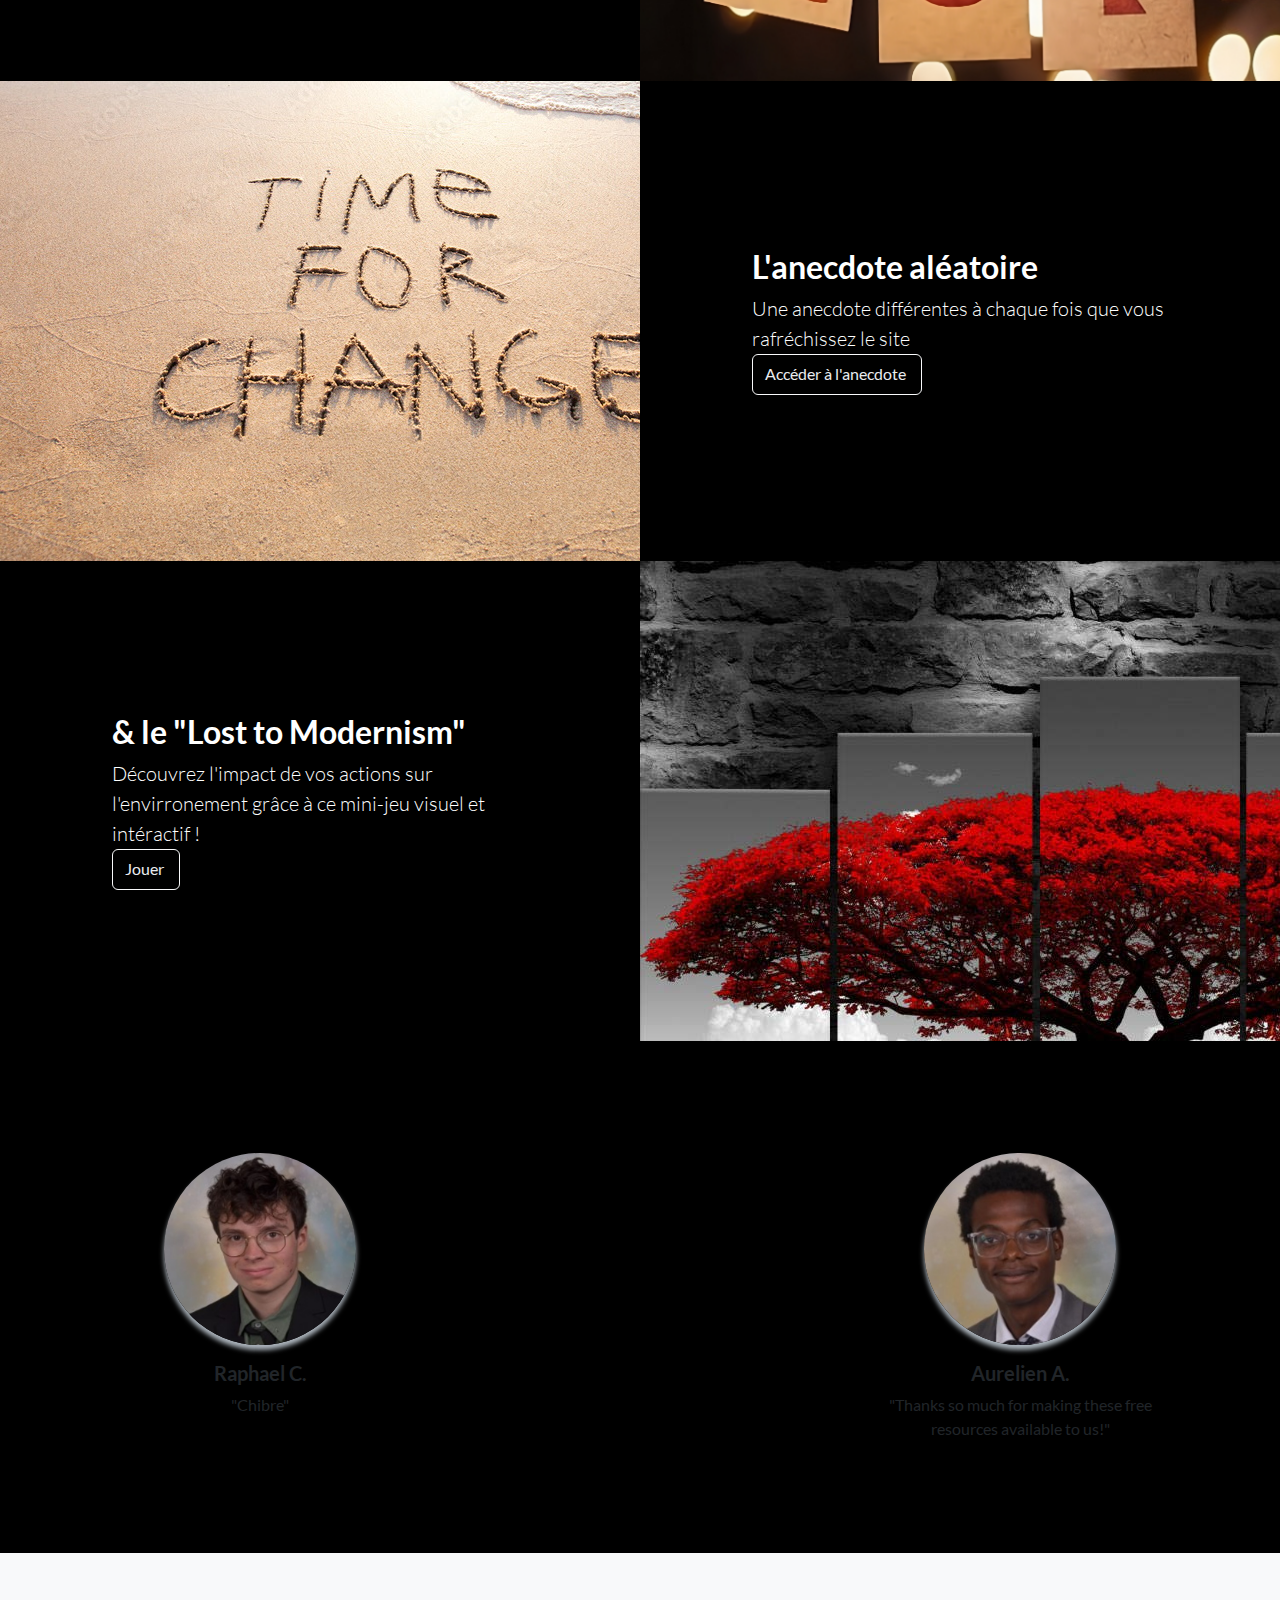
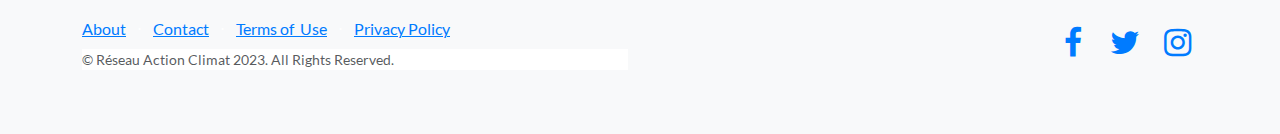
==== commit 8c357699: "modification pour le bouton de redirection" ====
--- a/index.html
+++ b/index.html
@@ -71,7 +71,7 @@
                 <div class="col-lg-6 text-white order-lg-2 showcase-img" style="background: url(&quot;assets/img/troll_2.png&quot;);"><span></span></div>
                 <div class="col-lg-6 my-auto order-lg-1 showcase-text" style="--bs-light: #000000;--bs-light-rgb: 0,0,0;color: var(--bs-secondary-bg);">
                     <h2>Quiz interactif !</h2>
-                    <p class="lead mb-0">Participez&nbsp; à notre quiz interactif afin d'en apprendre plus sur notre mission et ses intérêts !</p><button class="btn btn-primary" type="button" style="text-align: center;height: 40.6px;color: var(--bs-secondary-bg);background: rgb(0,0,0);border-color: var(--bs-tertiary-bg);">Accéder au quiz&nbsp;</button>
+                    <p class="lead mb-0">Participez&nbsp; à notre quiz interactif afin d'en apprendre plus sur notre mission et ses intérêts !</p><a href="ecoquizz.html" ><button class="btn btn-primary" type="button" style="text-align: center;height: 40.6px;color: var(--bs-secondary-bg);background: rgb(0,0,0);border-color: var(--bs-tertiary-bg);">Accéder au quiz&nbsp;</button></a>
                 </div>
             </div>
             <div class="row g-0" style="color: rgb(255, 255, 255);background: #000000;">
@@ -84,8 +84,8 @@
             <div class="row g-0" style="color: var(--bs-body-bg);background: var(--bs-emphasis-color);">
                 <div class="col-lg-6 text-white order-lg-2 showcase-img" style="background: url(&quot;assets/img/711HNsFWLGL.jpg&quot;), url(&quot;assets/img/photo-1562796374-8bd211f81cbc.jpg&quot;);"><span></span></div>
                 <div class="col-lg-6 my-auto order-lg-1 showcase-text">
-                    <h2>&amp;&nbsp;"Lost to Modernism"</h2>
-                    <p class="lead mb-0">Découvrez la beauté de notre monde grâce à ce mini-jeu visuel et intéractif ! </p><button class="btn btn-primary" type="button" style="text-align: center;height: 40.6px;color: var(--bs-secondary-bg);background: rgb(0,0,0);border-color: var(--bs-tertiary-bg);">Jouer&nbsp;</button>
+                    <h2>&amp;&nbsp;le "Lost to Modernism"</h2>
+                    <p class="lead mb-0">Découvrez l'impact de vos actions sur l'envirronement grâce à ce mini-jeu visuel et intéractif ! </p><button class="btn btn-primary" type="button" style="text-align: center;height: 40.6px;color: var(--bs-secondary-bg);background: rgb(0,0,0);border-color: var(--bs-tertiary-bg);">Jouer&nbsp;</button>
                 </div>
             </div>
         </div>
@@ -96,7 +96,7 @@
                 <div class="col-lg-4">
                     <div class="mx-auto testimonial-item mb-5 mb-lg-0"><img class="rounded-circle img-fluid mb-3" src="assets/img/testimonials-1.jpg">
                         <h5>Raphael C.</h5>
-                        <p class="font-weight-light mb-0">"Placeholder"</p>
+                        <p class="font-weight-light mb-0">"Chibre"</p>
                     </div>
                 </div>
                 <div class="col-lg-4" style="text-align: center;">
@@ -106,7 +106,7 @@
                 <div class="col-lg-4" style="text-align: center;">
                     <div class="mx-auto testimonial-item mb-5 mb-lg-0"><img class="rounded-circle img-fluid mb-3" src="assets/img/testimonials-3.jpg">
                         <h5>Aurelien A.</h5>
-                        <p class="font-weight-light mb-0">"Placeholder"</p>
+                        <p class="font-weight-light mb-0">"Thanks so much for making these free resources available to us!"</p>
                     </div>
                 </div>
             </div>
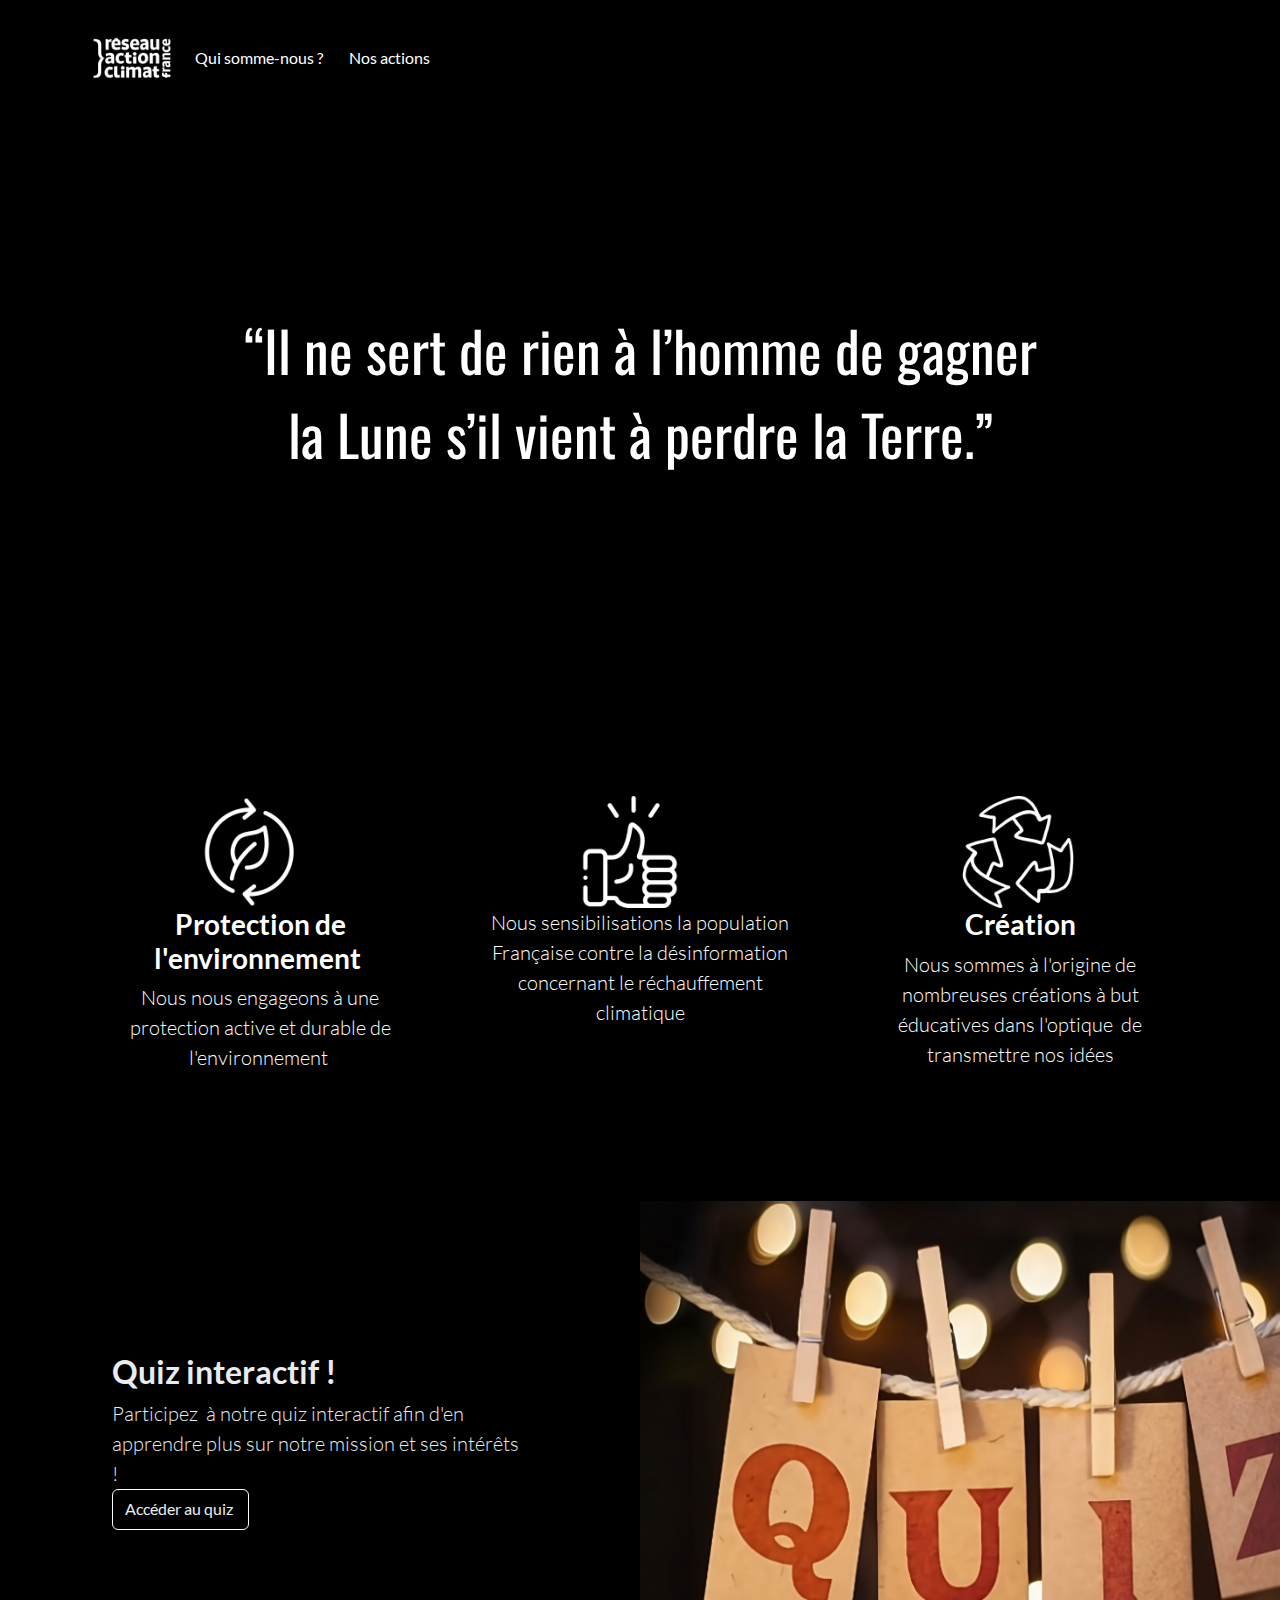
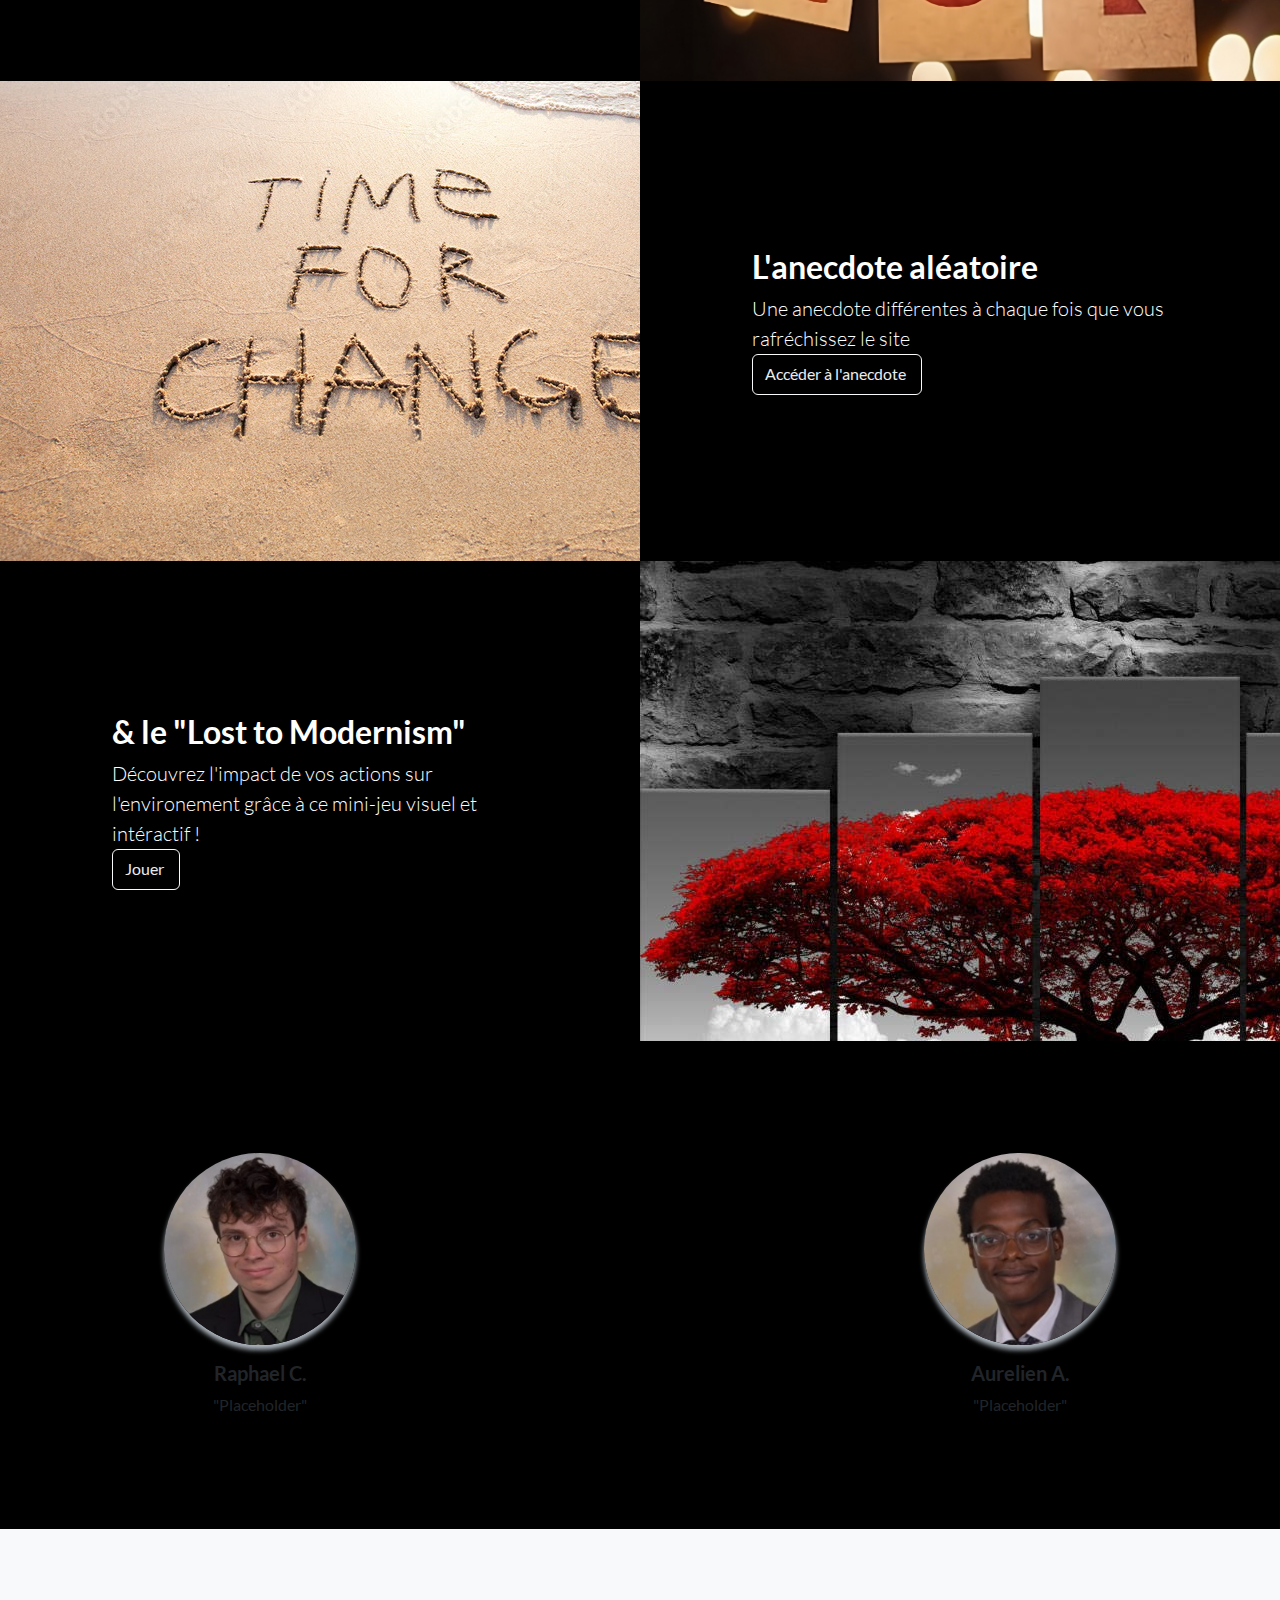
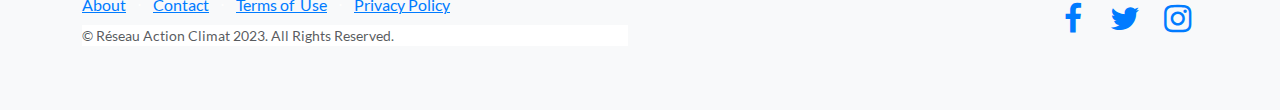
==== commit 60ee65da: "Merge branch 'main' of https://github.com/Javarwy/SitePrincipalNuitDeLinfo" ====
--- a/index.html
+++ b/index.html
@@ -85,7 +85,7 @@
                 <div class="col-lg-6 text-white order-lg-2 showcase-img" style="background: url(&quot;assets/img/711HNsFWLGL.jpg&quot;), url(&quot;assets/img/photo-1562796374-8bd211f81cbc.jpg&quot;);"><span></span></div>
                 <div class="col-lg-6 my-auto order-lg-1 showcase-text">
                     <h2>&amp;&nbsp;le "Lost to Modernism"</h2>
-                    <p class="lead mb-0">Découvrez l'impact de vos actions sur l'envirronement grâce à ce mini-jeu visuel et intéractif ! </p><button class="btn btn-primary" type="button" style="text-align: center;height: 40.6px;color: var(--bs-secondary-bg);background: rgb(0,0,0);border-color: var(--bs-tertiary-bg);">Jouer&nbsp;</button>
+                    <p class="lead mb-0">Découvrez l'impact de vos actions sur l'environement grâce à ce mini-jeu visuel et intéractif ! </p><button class="btn btn-primary" type="button" style="text-align: center;height: 40.6px;color: var(--bs-secondary-bg);background: rgb(0,0,0);border-color: var(--bs-tertiary-bg);">Jouer&nbsp;</button>
                 </div>
             </div>
         </div>
@@ -96,7 +96,7 @@
                 <div class="col-lg-4">
                     <div class="mx-auto testimonial-item mb-5 mb-lg-0"><img class="rounded-circle img-fluid mb-3" src="assets/img/testimonials-1.jpg">
                         <h5>Raphael C.</h5>
-                        <p class="font-weight-light mb-0">"Chibre"</p>
+                        <p class="font-weight-light mb-0">"Placeholder"</p>
                     </div>
                 </div>
                 <div class="col-lg-4" style="text-align: center;">
@@ -106,7 +106,7 @@
                 <div class="col-lg-4" style="text-align: center;">
                     <div class="mx-auto testimonial-item mb-5 mb-lg-0"><img class="rounded-circle img-fluid mb-3" src="assets/img/testimonials-3.jpg">
                         <h5>Aurelien A.</h5>
-                        <p class="font-weight-light mb-0">"Thanks so much for making these free resources available to us!"</p>
+                        <p class="font-weight-light mb-0">"Placeholder"</p>
                     </div>
                 </div>
             </div>
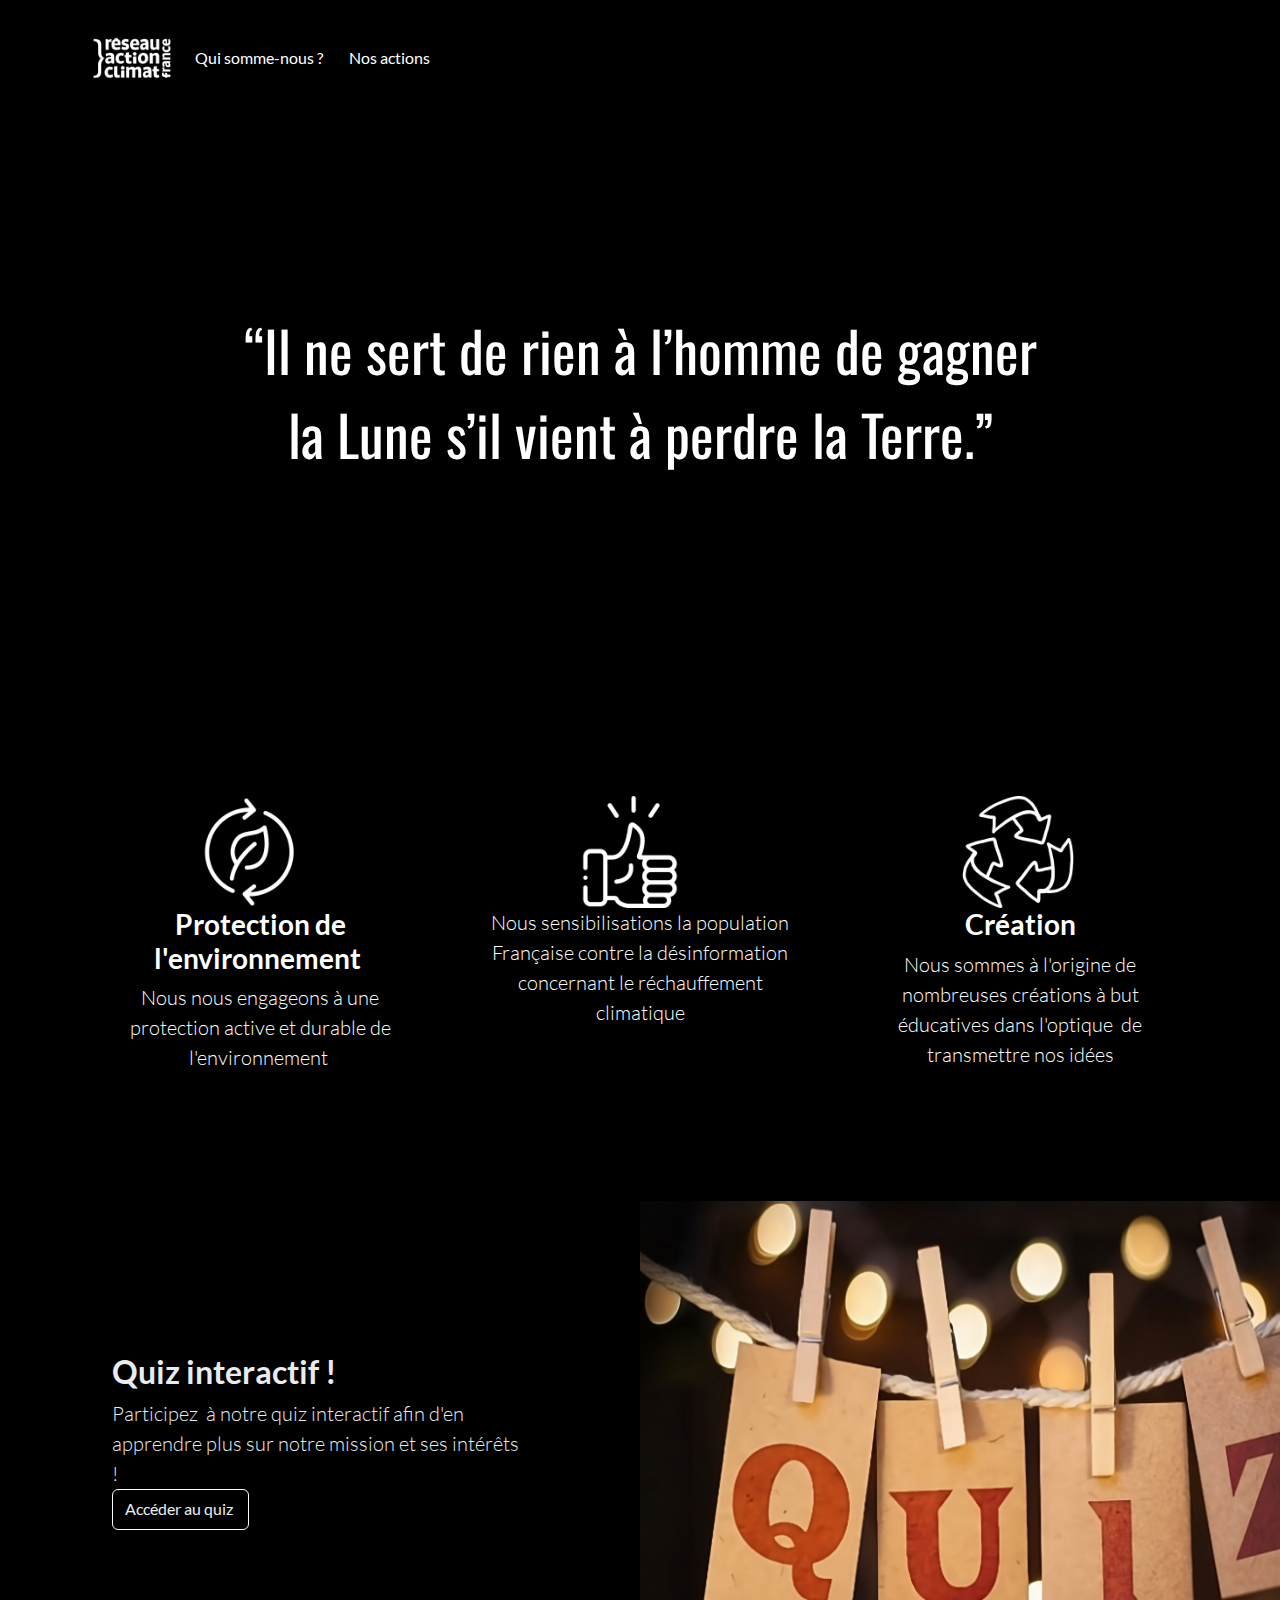
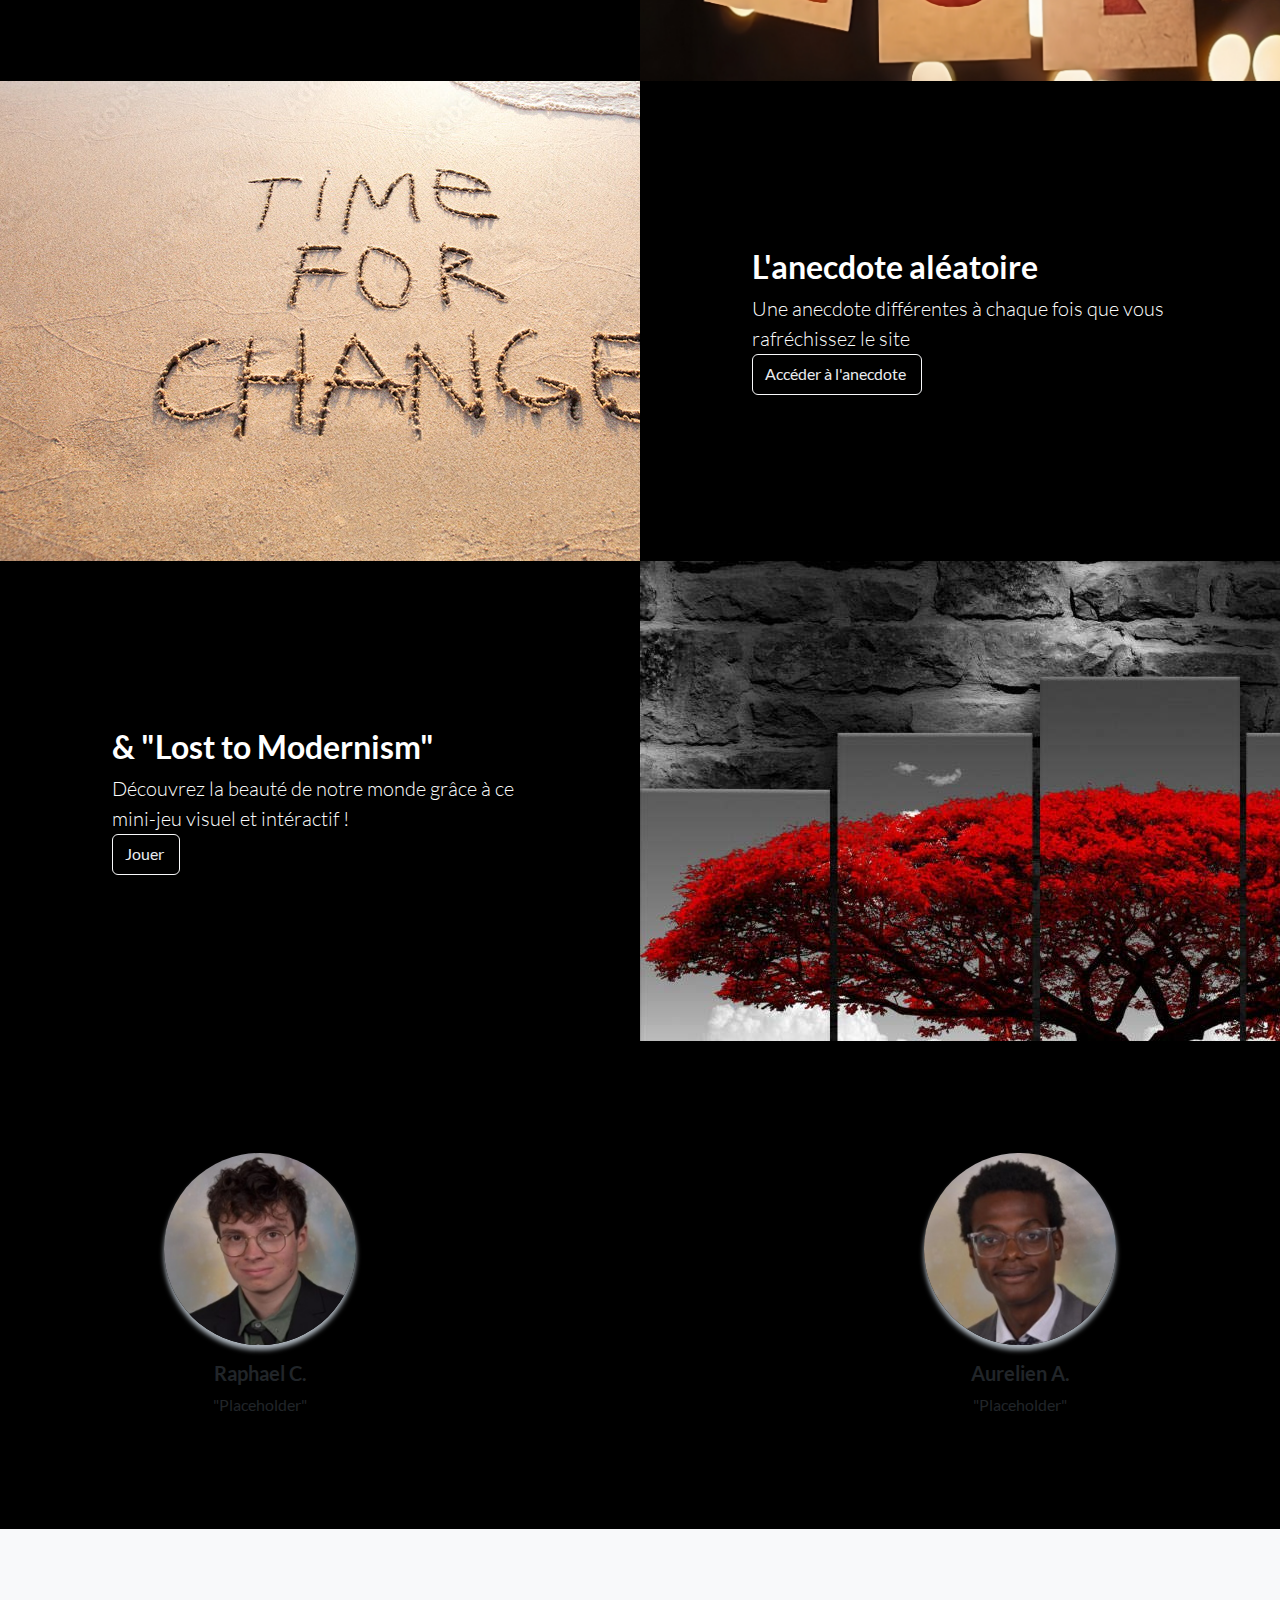
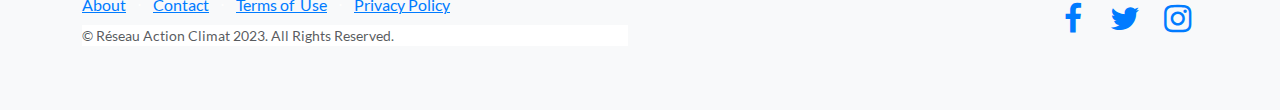
==== commit 0ba0f543: "Merge branch 'main' of https://github.com/Javarwy/SitePrincipalNuitDeLinfo" ====
--- a/index.html
+++ b/index.html
@@ -84,8 +84,8 @@
             <div class="row g-0" style="color: var(--bs-body-bg);background: var(--bs-emphasis-color);">
                 <div class="col-lg-6 text-white order-lg-2 showcase-img" style="background: url(&quot;assets/img/711HNsFWLGL.jpg&quot;), url(&quot;assets/img/photo-1562796374-8bd211f81cbc.jpg&quot;);"><span></span></div>
                 <div class="col-lg-6 my-auto order-lg-1 showcase-text">
-                    <h2>&amp;&nbsp;le "Lost to Modernism"</h2>
-                    <p class="lead mb-0">Découvrez l'impact de vos actions sur l'environement grâce à ce mini-jeu visuel et intéractif ! </p><button class="btn btn-primary" type="button" style="text-align: center;height: 40.6px;color: var(--bs-secondary-bg);background: rgb(0,0,0);border-color: var(--bs-tertiary-bg);">Jouer&nbsp;</button>
+                    <h2>&amp;&nbsp;"Lost to Modernism"</h2>
+                    <p class="lead mb-0">Découvrez la beauté de notre monde grâce à ce mini-jeu visuel et intéractif ! </p><button class="btn btn-primary" type="button" style="text-align: center;height: 40.6px;color: var(--bs-secondary-bg);background: rgb(0,0,0);border-color: var(--bs-tertiary-bg);">Jouer&nbsp;</button>
                 </div>
             </div>
         </div>
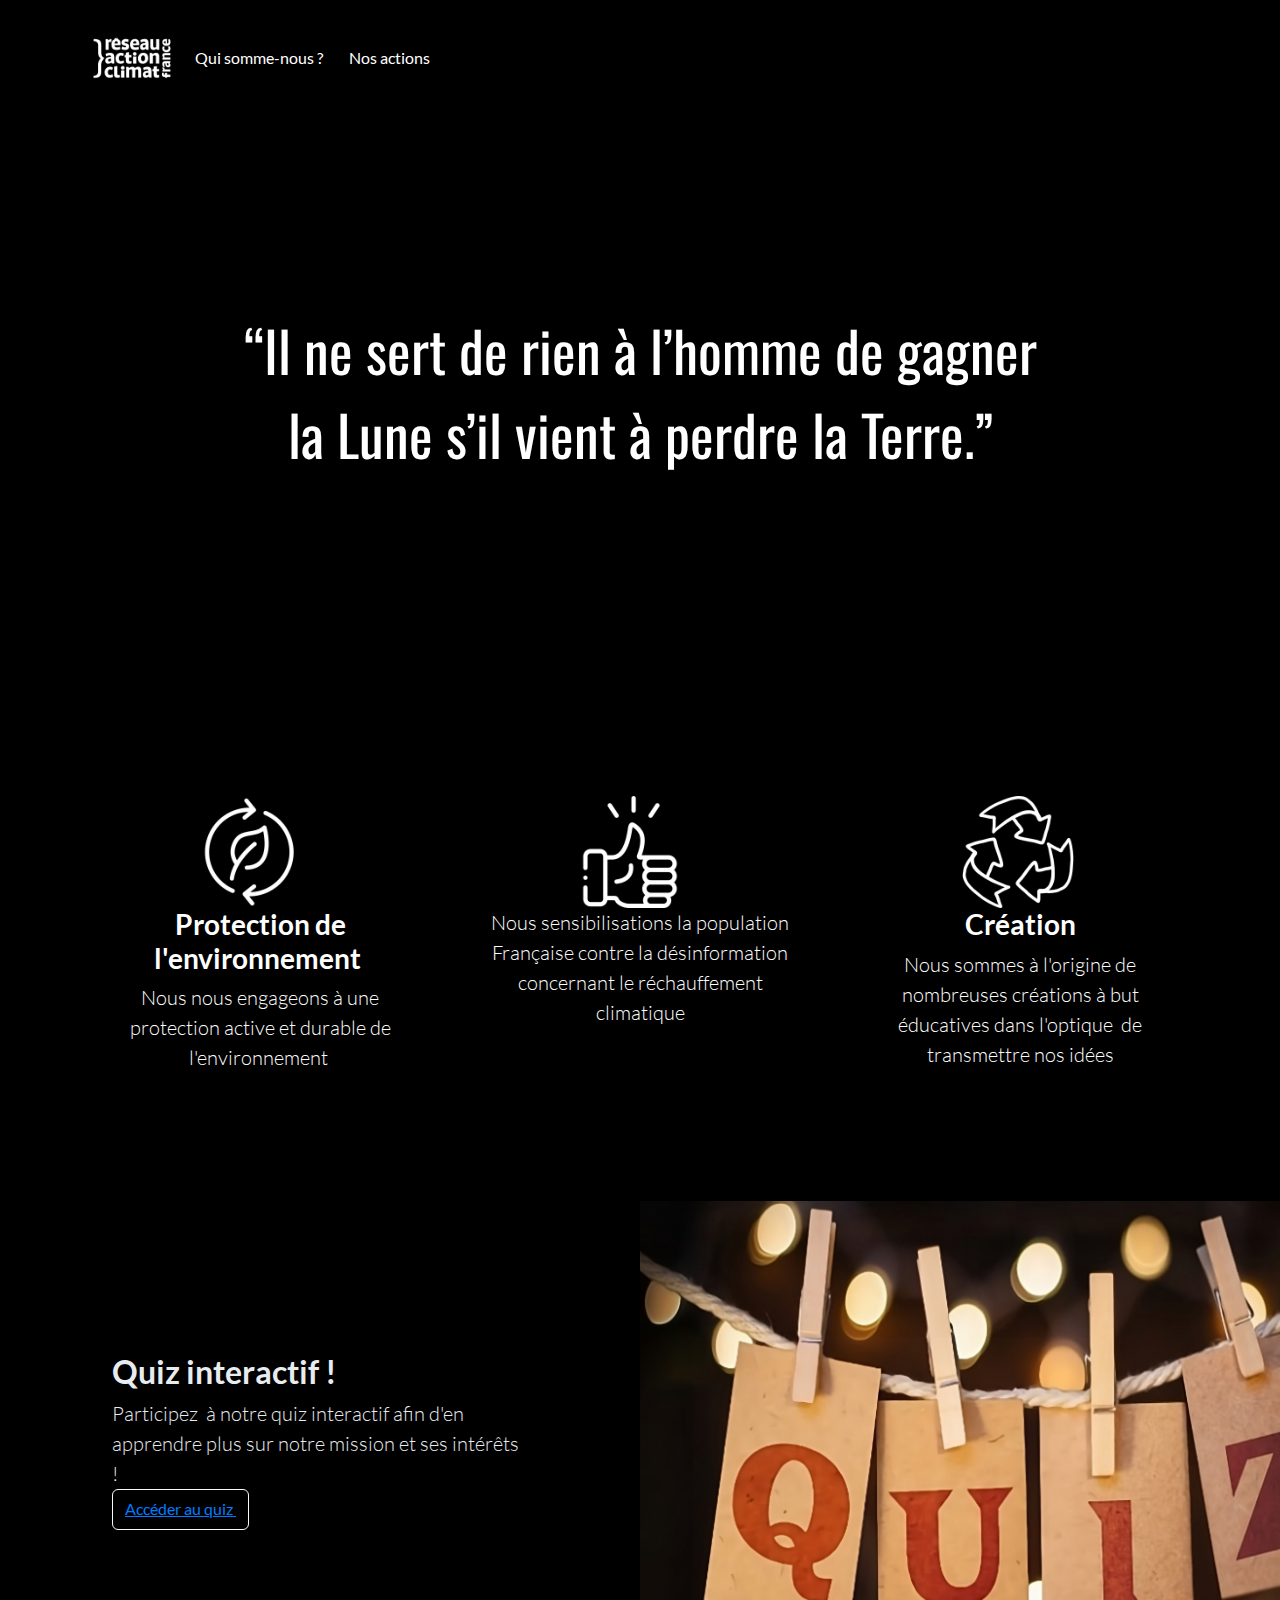
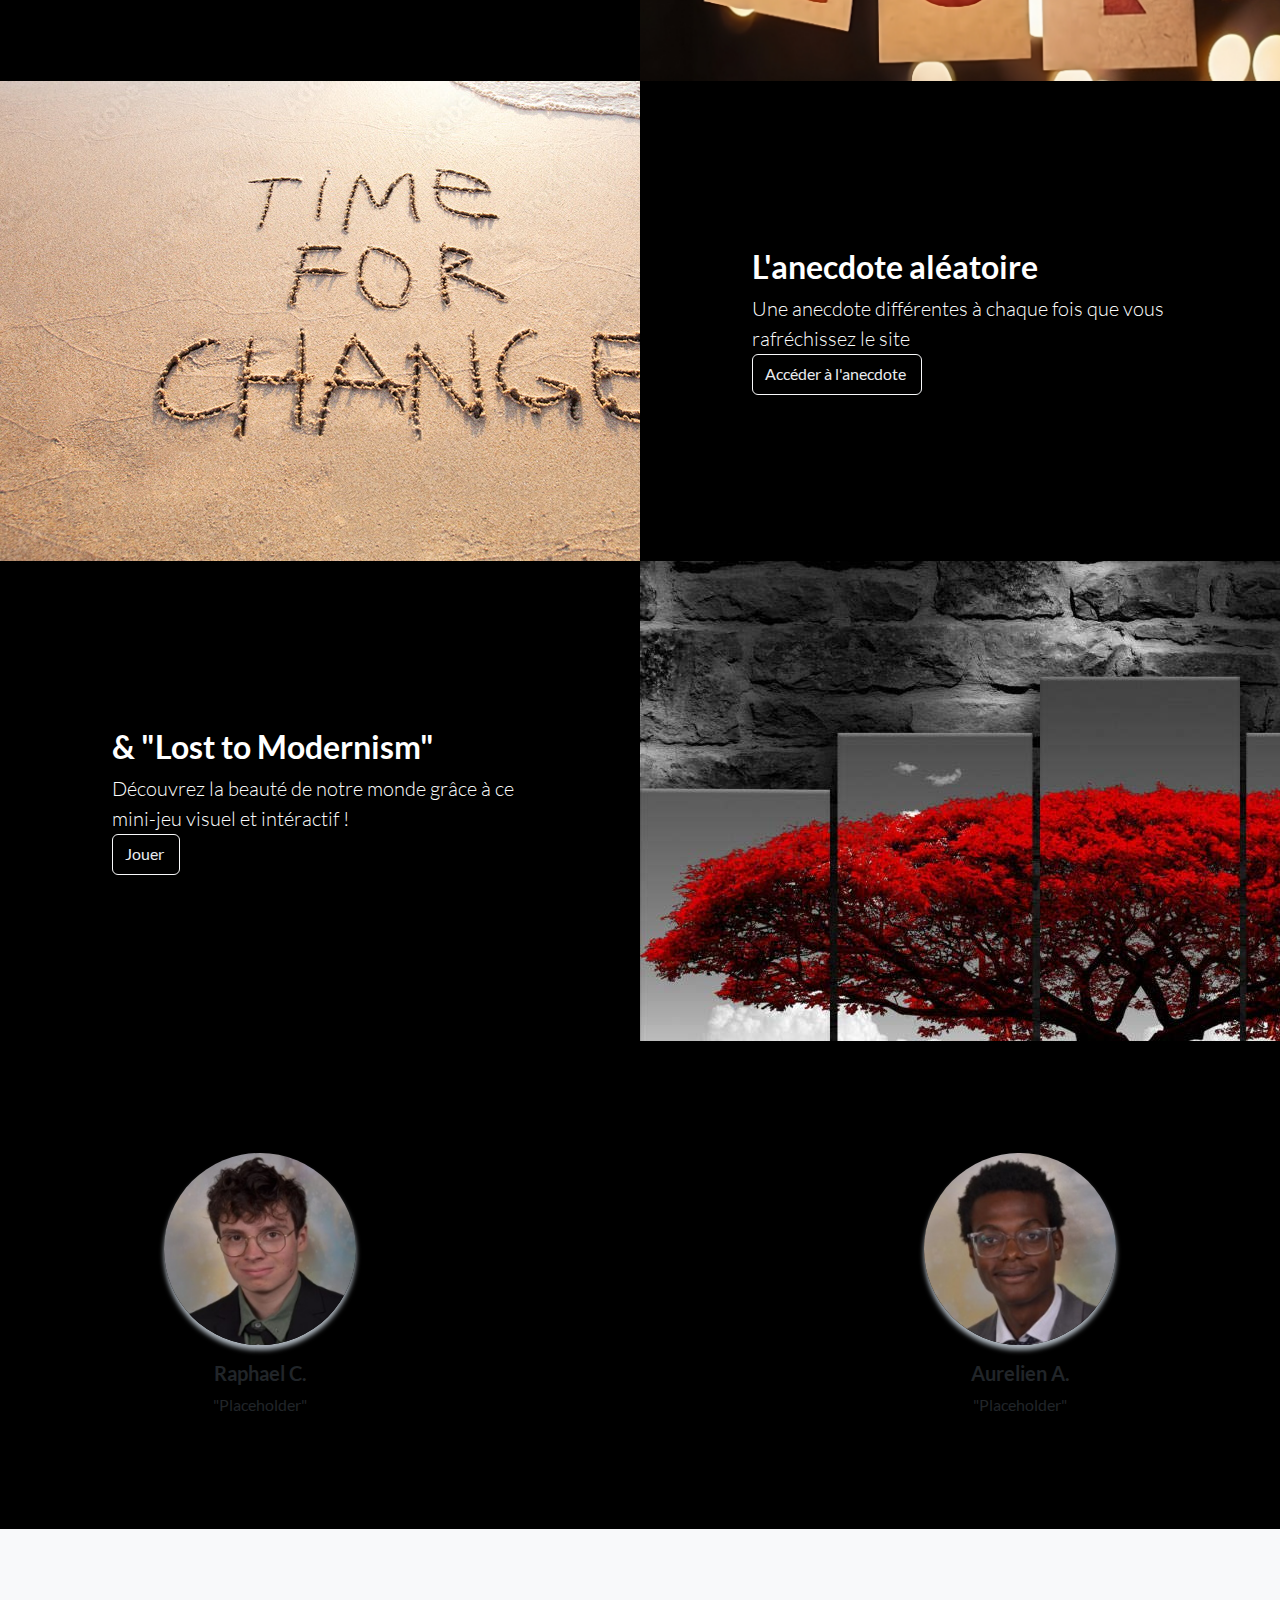
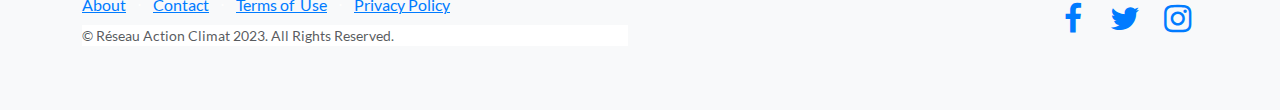
==== commit 3c90222d: "Version 7" ====
--- a/index.html
+++ b/index.html
@@ -71,7 +71,7 @@
                 <div class="col-lg-6 text-white order-lg-2 showcase-img" style="background: url(&quot;assets/img/troll_2.png&quot;);"><span></span></div>
                 <div class="col-lg-6 my-auto order-lg-1 showcase-text" style="--bs-light: #000000;--bs-light-rgb: 0,0,0;color: var(--bs-secondary-bg);">
                     <h2>Quiz interactif !</h2>
-                    <p class="lead mb-0">Participez&nbsp; à notre quiz interactif afin d'en apprendre plus sur notre mission et ses intérêts !</p><a href="ecoquizz.html" ><button class="btn btn-primary" type="button" style="text-align: center;height: 40.6px;color: var(--bs-secondary-bg);background: rgb(0,0,0);border-color: var(--bs-tertiary-bg);">Accéder au quiz&nbsp;</button></a>
+                    <p class="lead mb-0">Participez&nbsp; à notre quiz interactif afin d'en apprendre plus sur notre mission et ses intérêts !</p><a href="ecoquizz.html"><button class="btn btn-primary" type="button" style="text-align: center;height: 40.6px;color: var(--bs-secondary-bg);background: rgb(0,0,0);border-color: var(--bs-tertiary-bg);">Accéder au quiz&nbsp;</a></button>
                 </div>
             </div>
             <div class="row g-0" style="color: rgb(255, 255, 255);background: #000000;">
@@ -85,7 +85,7 @@
                 <div class="col-lg-6 text-white order-lg-2 showcase-img" style="background: url(&quot;assets/img/711HNsFWLGL.jpg&quot;), url(&quot;assets/img/photo-1562796374-8bd211f81cbc.jpg&quot;);"><span></span></div>
                 <div class="col-lg-6 my-auto order-lg-1 showcase-text">
                     <h2>&amp;&nbsp;"Lost to Modernism"</h2>
-                    <p class="lead mb-0">Découvrez la beauté de notre monde grâce à ce mini-jeu visuel et intéractif ! </p><button class="btn btn-primary" type="button" style="text-align: center;height: 40.6px;color: var(--bs-secondary-bg);background: rgb(0,0,0);border-color: var(--bs-tertiary-bg);">Jouer&nbsp;</button>
+                    <p class="lead mb-0">Découvrez la beauté de notre monde grâce à ce mini-jeu visuel et intéractif ! </p><a href="https://play.unity.com/mg/other/webgl-builds-381854"><button class="btn btn-primary" type="button" style="text-align: center;height: 40.6px;color: var(--bs-secondary-bg);background: rgb(0,0,0);border-color: var(--bs-tertiary-bg);">Jouer&nbsp;</button></a>
                 </div>
             </div>
         </div>
@@ -140,6 +140,7 @@
     <script src="assets/bootstrap/js/bootstrap.min.js"></script>
     <script src="assets/js/aos.min.js"></script>
     <script src="assets/js/bs-init.js"></script>
+    <script src="assets/js/konami.js"></script>
 </body>
 
 </html>